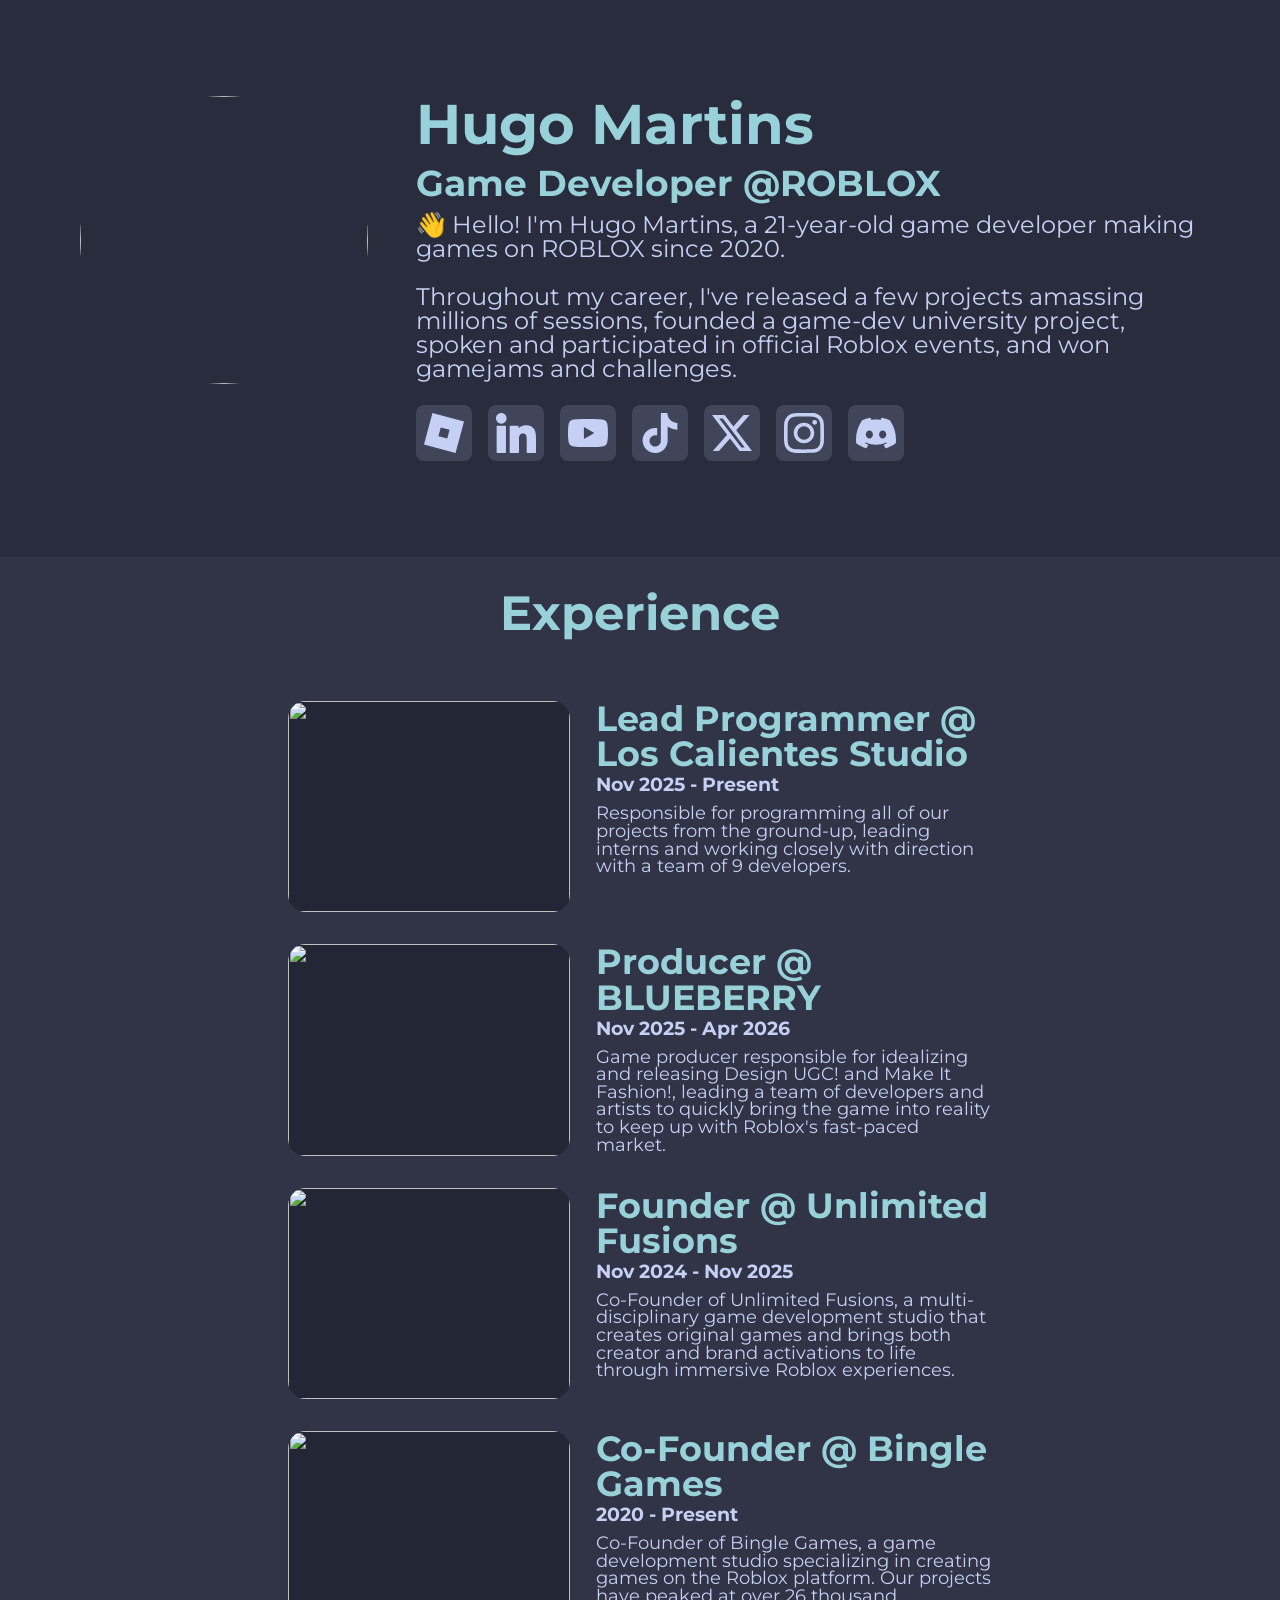
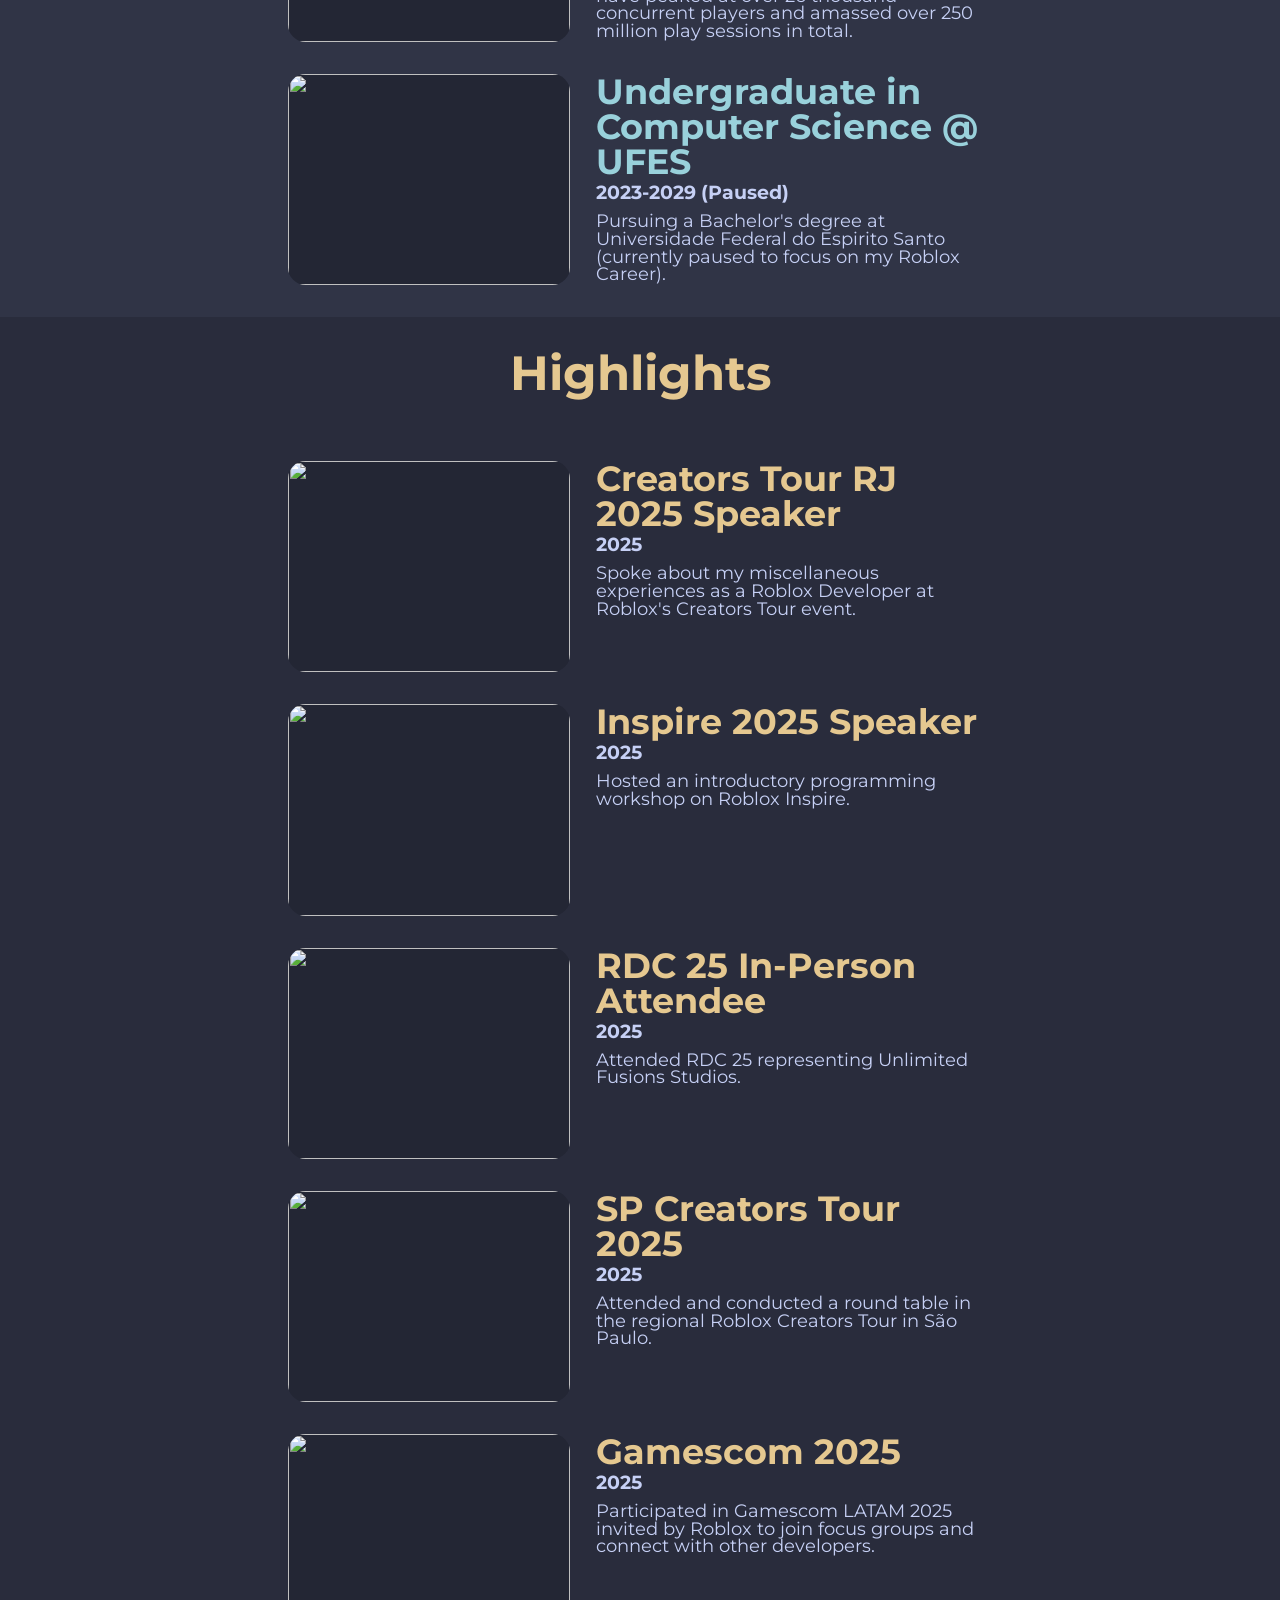
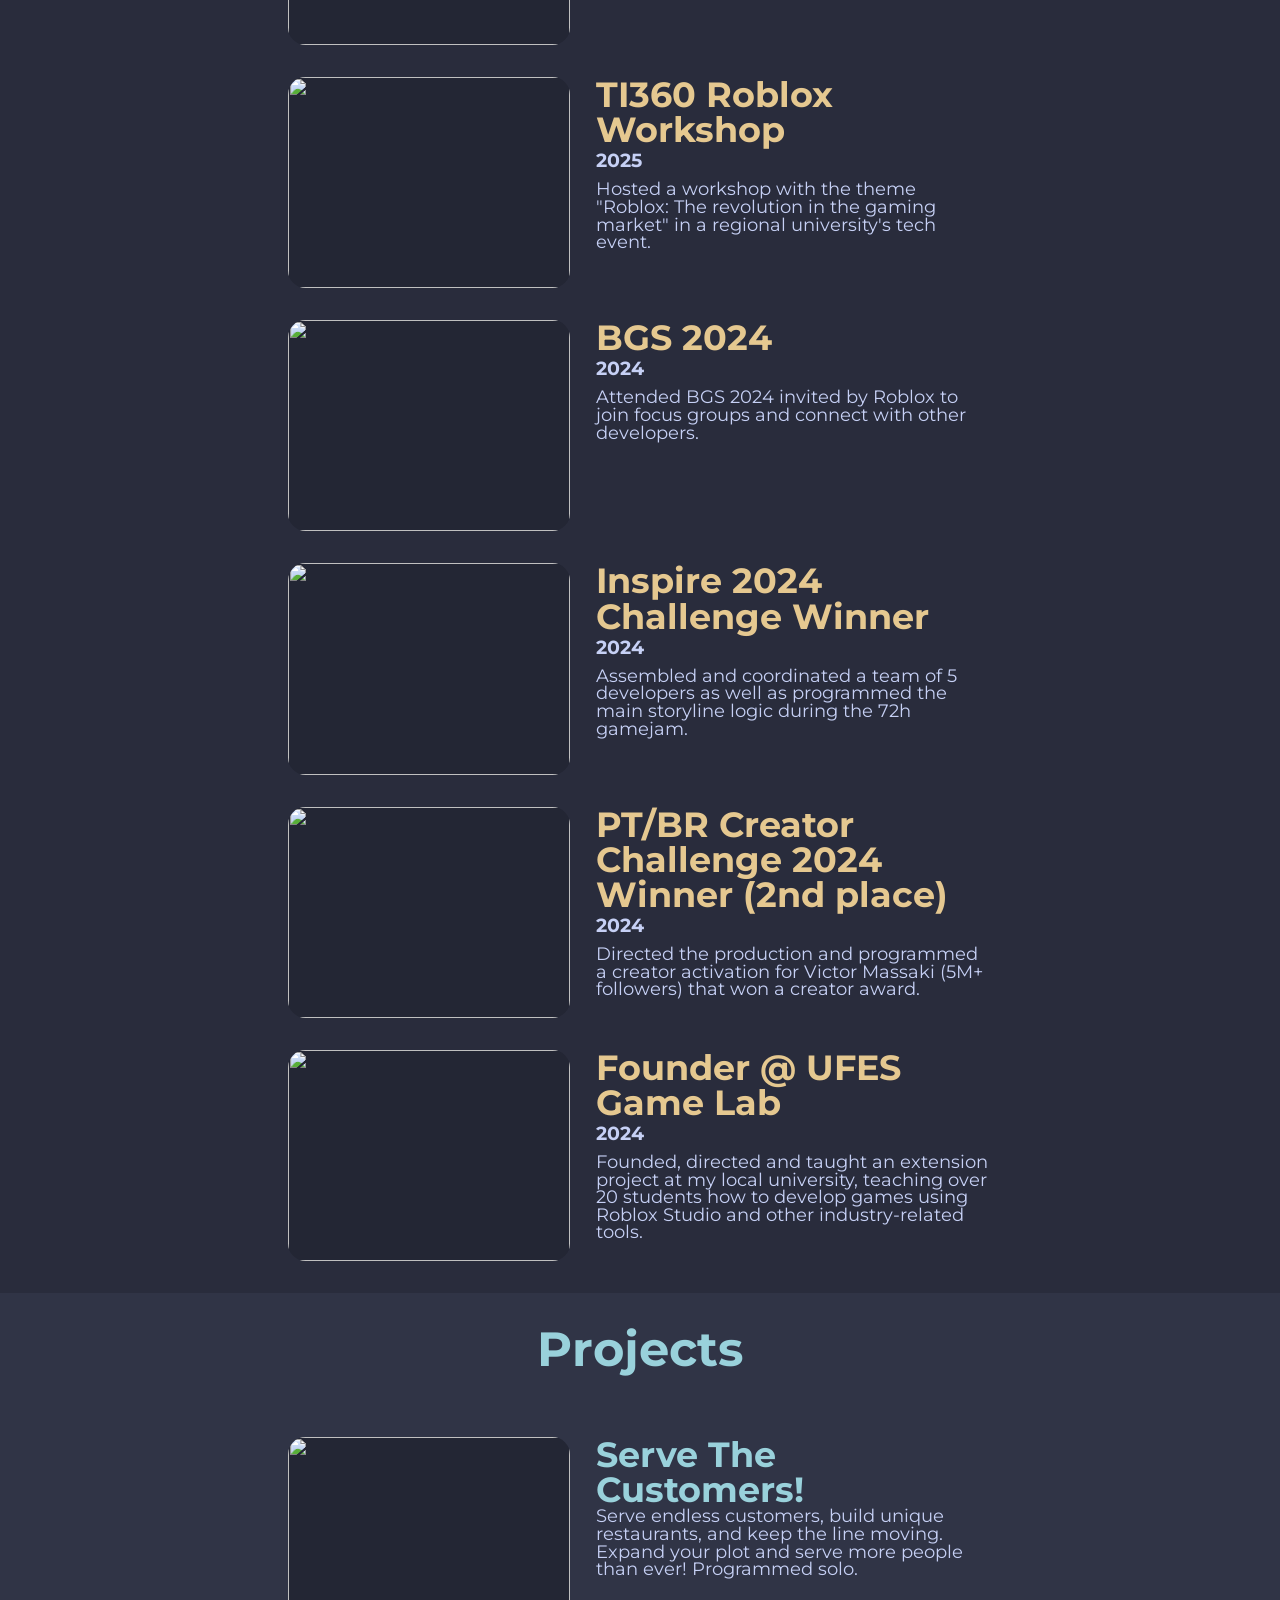
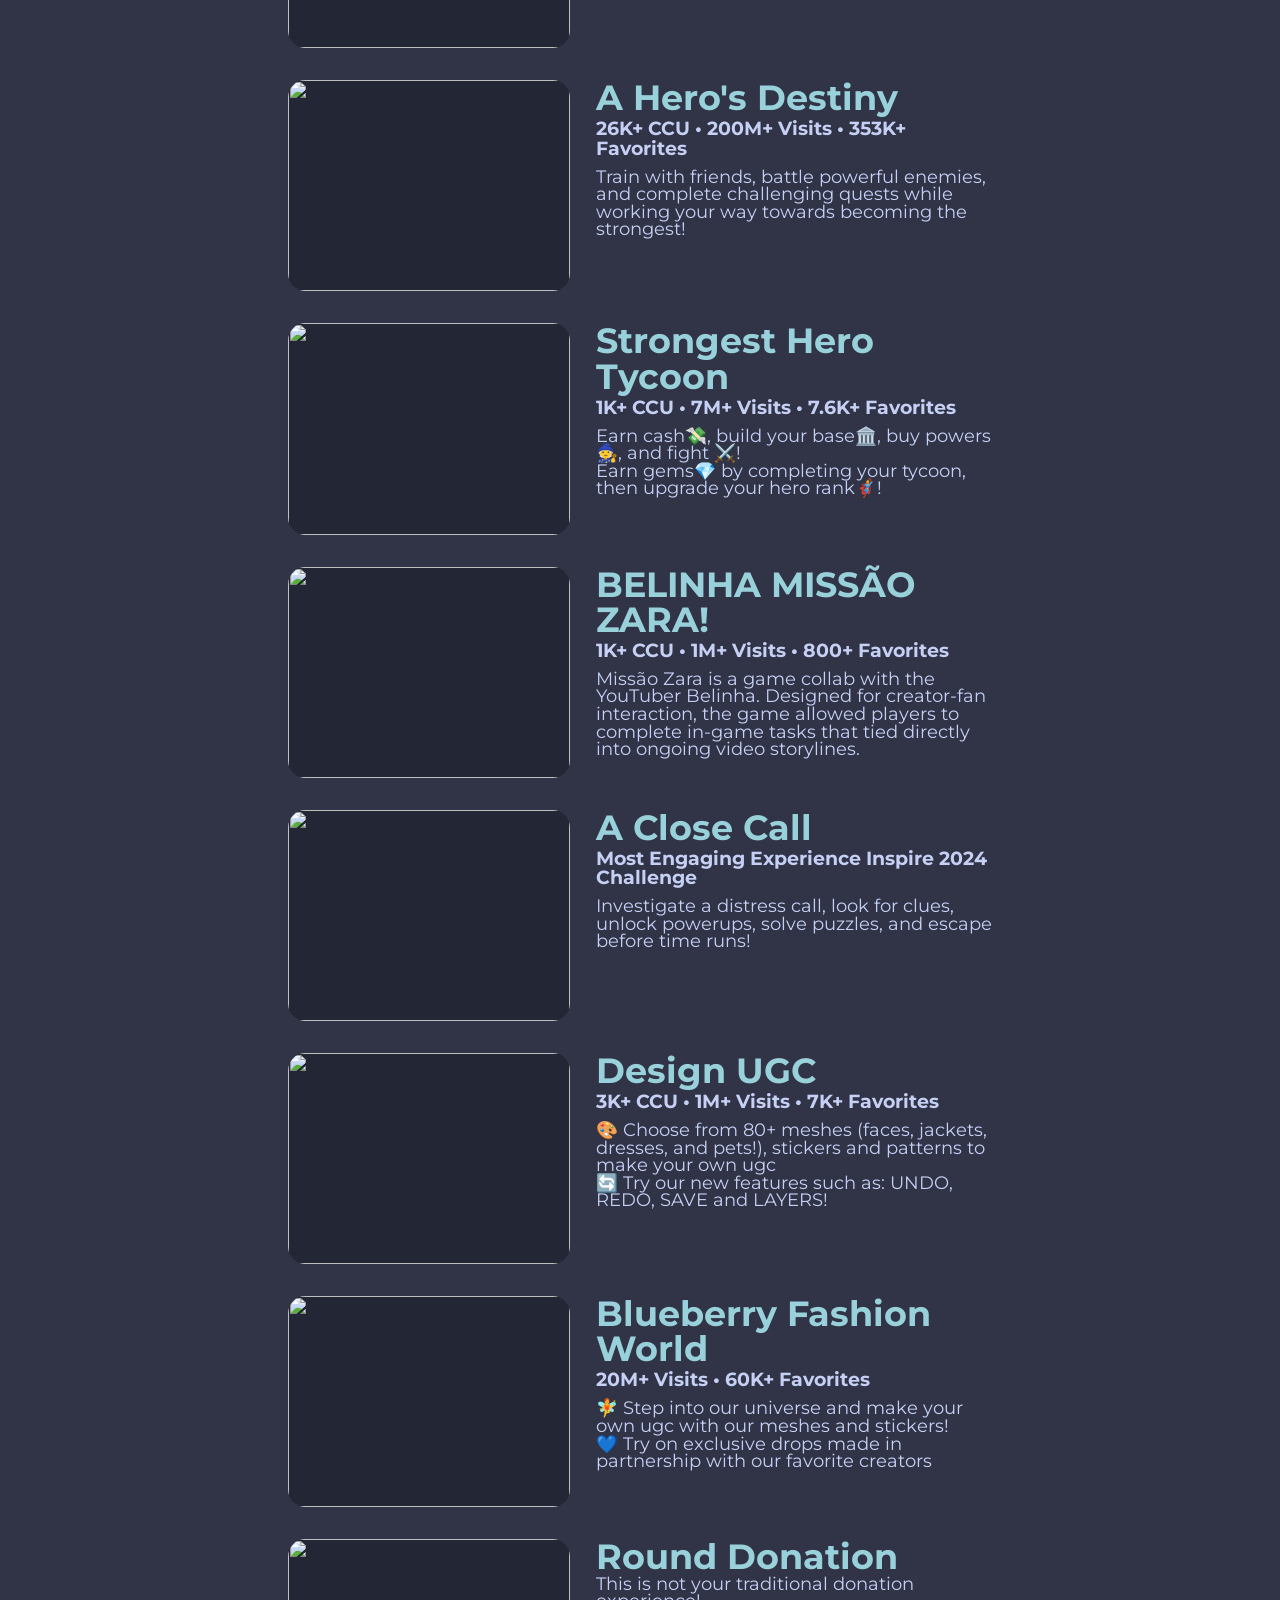
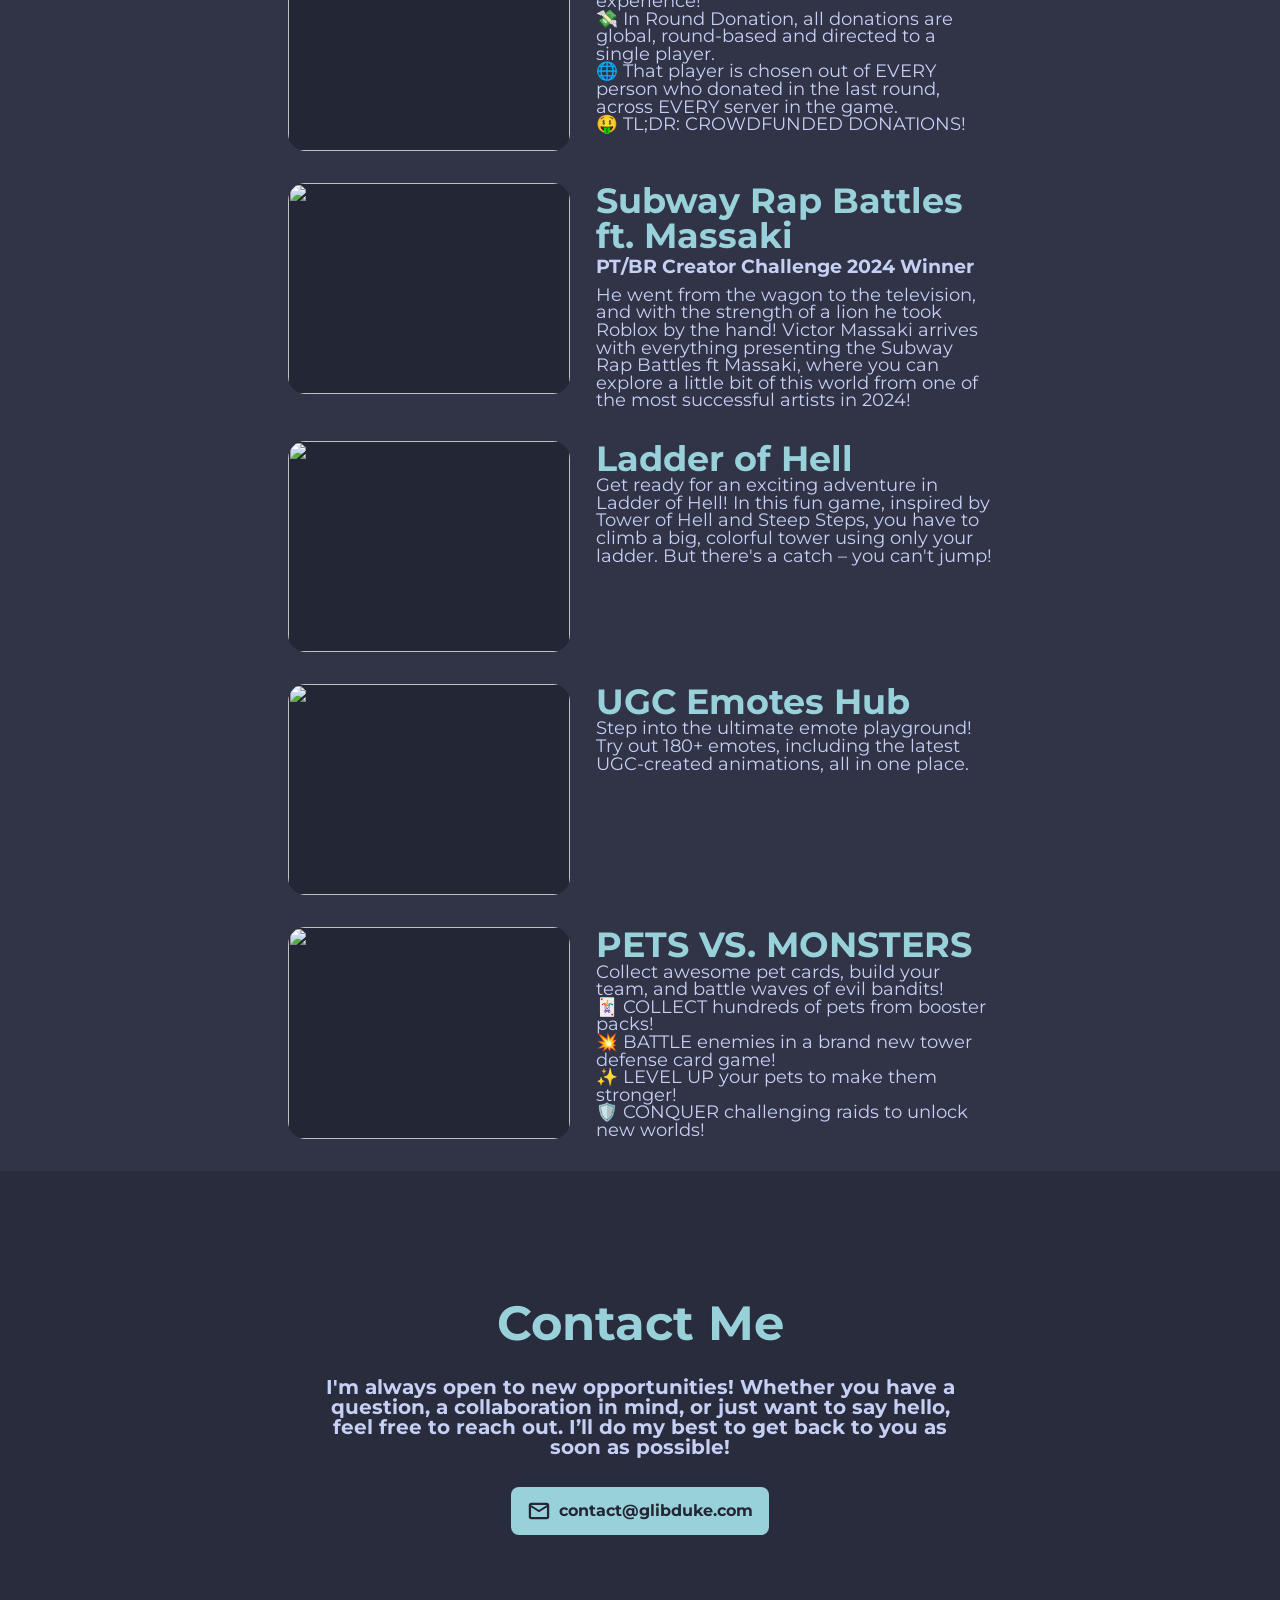
==== old/index.html @ 458245e6 "Changed into the new one and moved old to /old" ====
<html lang="en">
<head>
	<meta charset="UTF-8">
	<meta name="viewport" content="width=device-width, initial-scale=1.0">

	<title>Glib's Page</title>
	<meta name="description" content="Explore my Roblox creations and personal projects all in one place.">

	<!-- OpenGraph Tags -->
	<meta property="og:url" content="https://glibduke.com/">
	<meta property="og:type" content="website">
	<meta property="og:title" content="Glib's Page">
	<meta property="og:description" content="Explore my Roblox creations and personal projects all in one place.">
	<meta property="og:image" content="https://glibduke.com///assets/banner.jpg">

	<!-- Fonts -->
	<link rel="preconnect" href="https://fonts.googleapis.com">
	<link rel="preconnect" href="https://fonts.gstatic.com" crossorigin>
	<link href="https://fonts.googleapis.com/css2?family=Montserrat:ital,wght@0,100..900;1,100..900&display=swap" rel="stylesheet">

	<!-- Links -->
	<link rel="icon" type="image/png" href="//assets/favicon-512.png">
	<link rel="icon" type="image/png" sizes="16x16" href="//assets/favicon-16.png">
	<link rel="icon" type="image/png" sizes="32x32" href="//assets/favicon-32.png">
	<link rel="stylesheet" href="style.css">
</head>
<body>
	<section id="hero" class="hero">
		<div class="hero__content">
			<div class="hero-avatar">
				<img class="hero-avatar__main" src="//assets/linkedinpfp.webp"/>
				<img class="hero-avatar__alt" src="//assets/pfp-main.webp"/>
			</div>

			<div class="hero__about">
				<div class="hero__text">
					<h1>Hugo Martins</h1>
					<h2>Game Developer @ROBLOX</h2>
					<p>
						👋 Hello! I'm Hugo Martins, a 21-year-old game developer making games on ROBLOX since 2020.<br/>
						<br/>
						Throughout my career, I've released a few projects amassing millions of sessions, founded a game-dev university project, spoken and participated in official Roblox events, and won gamejams and challenges.
						<br/>

					</p>
				</div>

				<div class="hero__socials">
					<a class="social" href="https://www.roblox.com/users/137289169/profile" target="_blank" rel="noopener noreferrer">
						<svg role="img" viewBox="0 0 24 24" xmlns="http://www.w3.org/2000/svg"><title>Roblox</title><path d="M18.926 23.998 0 18.892 5.075.002 24 5.108ZM15.348 10.09l-5.282-1.453-1.414 5.273 5.282 1.453z"/></svg>
					</a>
					
					<a class="social" href="https://www.linkedin.com/in/hugo-david-martins-a60a2123b/" target="_blank" rel="noopener noreferrer">
						<svg role="img" viewBox="0 0 310 310" xmlns="http://www.w3.org/2000/svg"><title>LinkedIn</title><path d="M72.16,99.73H9.927c-2.762,0-5,2.239-5,5v199.928c0,2.762,2.238,5,5,5H72.16c2.762,0,5-2.238,5-5V104.73   C77.16,101.969,74.922,99.73,72.16,99.73z"/><path d="M41.066,0.341C18.422,0.341,0,18.743,0,41.362C0,63.991,18.422,82.4,41.066,82.4   c22.626,0,41.033-18.41,41.033-41.038C82.1,18.743,63.692,0.341,41.066,0.341z"/><path d="M230.454,94.761c-24.995,0-43.472,10.745-54.679,22.954V104.73c0-2.761-2.238-5-5-5h-59.599   c-2.762,0-5,2.239-5,5v199.928c0,2.762,2.238,5,5,5h62.097c2.762,0,5-2.238,5-5v-98.918c0-33.333,9.054-46.319,32.29-46.319   c25.306,0,27.317,20.818,27.317,48.034v97.204c0,2.762,2.238,5,5,5H305c2.762,0,5-2.238,5-5V194.995   C310,145.43,300.549,94.761,230.454,94.761z"/></svg>
					</a>

					<a class="social" href="https://www.youtube.com/@glib" target="_blank" rel="noopener noreferrer">
						<svg role="img" viewBox="0 0 24 24" xmlns="http://www.w3.org/2000/svg"><title>YouTube</title><path d="M23.498 6.186a3.016 3.016 0 0 0-2.122-2.136C19.505 3.545 12 3.545 12 3.545s-7.505 0-9.377.505A3.017 3.017 0 0 0 .502 6.186C0 8.07 0 12 0 12s0 3.93.502 5.814a3.016 3.016 0 0 0 2.122 2.136c1.871.505 9.376.505 9.376.505s7.505 0 9.377-.505a3.015 3.015 0 0 0 2.122-2.136C24 15.93 24 12 24 12s0-3.93-.502-5.814zM9.545 15.568V8.432L15.818 12l-6.273 3.568z"/></svg>
					</a>

					<a class="social" href="https://www.tiktok.com/@real_glib" target="_blank" rel="noopener noreferrer">
						<svg role="img" viewBox="0 0 24 24" xmlns="http://www.w3.org/2000/svg"><title>TikTok</title><path d="M12.525.02c1.31-.02 2.61-.01 3.91-.02.08 1.53.63 3.09 1.75 4.17 1.12 1.11 2.7 1.62 4.24 1.79v4.03c-1.44-.05-2.89-.35-4.2-.97-.57-.26-1.1-.59-1.62-.93-.01 2.92.01 5.84-.02 8.75-.08 1.4-.54 2.79-1.35 3.94-1.31 1.92-3.58 3.17-5.91 3.21-1.43.08-2.86-.31-4.08-1.03-2.02-1.19-3.44-3.37-3.65-5.71-.02-.5-.03-1-.01-1.49.18-1.9 1.12-3.72 2.58-4.96 1.66-1.44 3.98-2.13 6.15-1.72.02 1.48-.04 2.96-.04 4.44-.99-.32-2.15-.23-3.02.37-.63.41-1.11 1.04-1.36 1.75-.21.51-.15 1.07-.14 1.61.24 1.64 1.82 3.02 3.5 2.87 1.12-.01 2.19-.66 2.77-1.61.19-.33.4-.67.41-1.06.1-1.79.06-3.57.07-5.36.01-4.03-.01-8.05.02-12.07z"/></svg>
					</a>
					
					<a class="social" href="https://x.com/GlibDuke" target="_blank" rel="noopener noreferrer">
						<svg role="img" viewBox="0 0 24 24" xmlns="http://www.w3.org/2000/svg"><title>X, Twitter</title><path d="M18.901 1.153h3.68l-8.04 9.19L24 22.846h-7.406l-5.8-7.584-6.638 7.584H.474l8.6-9.83L0 1.154h7.594l5.243 6.932ZM17.61 20.644h2.039L6.486 3.24H4.298Z"/></svg>
					</a>

					<a class="social" href="https://www.instagram.com/hugoglib/" target="_blank" rel="noopener noreferrer">
						<svg role="img" viewBox="0 0 24 24" xmlns="http://www.w3.org/2000/svg"><title>Instagram</title><path d="M7.0301.084c-1.2768.0602-2.1487.264-2.911.5634-.7888.3075-1.4575.72-2.1228 1.3877-.6652.6677-1.075 1.3368-1.3802 2.127-.2954.7638-.4956 1.6365-.552 2.914-.0564 1.2775-.0689 1.6882-.0626 4.947.0062 3.2586.0206 3.6671.0825 4.9473.061 1.2765.264 2.1482.5635 2.9107.308.7889.72 1.4573 1.388 2.1228.6679.6655 1.3365 1.0743 2.1285 1.38.7632.295 1.6361.4961 2.9134.552 1.2773.056 1.6884.069 4.9462.0627 3.2578-.0062 3.668-.0207 4.9478-.0814 1.28-.0607 2.147-.2652 2.9098-.5633.7889-.3086 1.4578-.72 2.1228-1.3881.665-.6682 1.0745-1.3378 1.3795-2.1284.2957-.7632.4966-1.636.552-2.9124.056-1.2809.0692-1.6898.063-4.948-.0063-3.2583-.021-3.6668-.0817-4.9465-.0607-1.2797-.264-2.1487-.5633-2.9117-.3084-.7889-.72-1.4568-1.3876-2.1228C21.2982 1.33 20.628.9208 19.8378.6165 19.074.321 18.2017.1197 16.9244.0645 15.6471.0093 15.236-.005 11.977.0014 8.718.0076 8.31.0215 7.0301.0839m.1402 21.6932c-1.17-.0509-1.8053-.2453-2.2287-.408-.5606-.216-.96-.4771-1.3819-.895-.422-.4178-.6811-.8186-.9-1.378-.1644-.4234-.3624-1.058-.4171-2.228-.0595-1.2645-.072-1.6442-.079-4.848-.007-3.2037.0053-3.583.0607-4.848.05-1.169.2456-1.805.408-2.2282.216-.5613.4762-.96.895-1.3816.4188-.4217.8184-.6814 1.3783-.9003.423-.1651 1.0575-.3614 2.227-.4171 1.2655-.06 1.6447-.072 4.848-.079 3.2033-.007 3.5835.005 4.8495.0608 1.169.0508 1.8053.2445 2.228.408.5608.216.96.4754 1.3816.895.4217.4194.6816.8176.9005 1.3787.1653.4217.3617 1.056.4169 2.2263.0602 1.2655.0739 1.645.0796 4.848.0058 3.203-.0055 3.5834-.061 4.848-.051 1.17-.245 1.8055-.408 2.2294-.216.5604-.4763.96-.8954 1.3814-.419.4215-.8181.6811-1.3783.9-.4224.1649-1.0577.3617-2.2262.4174-1.2656.0595-1.6448.072-4.8493.079-3.2045.007-3.5825-.006-4.848-.0608M16.953 5.5864A1.44 1.44 0 1 0 18.39 4.144a1.44 1.44 0 0 0-1.437 1.4424M5.8385 12.012c.0067 3.4032 2.7706 6.1557 6.173 6.1493 3.4026-.0065 6.157-2.7701 6.1506-6.1733-.0065-3.4032-2.771-6.1565-6.174-6.1498-3.403.0067-6.156 2.771-6.1496 6.1738M8 12.0077a4 4 0 1 1 4.008 3.9921A3.9996 3.9996 0 0 1 8 12.0077"/></svg>
					</a>

					<a class="social" href="https://discord.gg/DxZBpqBBZ7" target="_blank" rel="noopener noreferrer">
						<svg role="img" viewBox="0 0 24 24" xmlns="http://www.w3.org/2000/svg"><title>Discord</title><path d="M20.317 4.3698a19.7913 19.7913 0 00-4.8851-1.5152.0741.0741 0 00-.0785.0371c-.211.3753-.4447.8648-.6083 1.2495-1.8447-.2762-3.68-.2762-5.4868 0-.1636-.3933-.4058-.8742-.6177-1.2495a.077.077 0 00-.0785-.037 19.7363 19.7363 0 00-4.8852 1.515.0699.0699 0 00-.0321.0277C.5334 9.0458-.319 13.5799.0992 18.0578a.0824.0824 0 00.0312.0561c2.0528 1.5076 4.0413 2.4228 5.9929 3.0294a.0777.0777 0 00.0842-.0276c.4616-.6304.8731-1.2952 1.226-1.9942a.076.076 0 00-.0416-.1057c-.6528-.2476-1.2743-.5495-1.8722-.8923a.077.077 0 01-.0076-.1277c.1258-.0943.2517-.1923.3718-.2914a.0743.0743 0 01.0776-.0105c3.9278 1.7933 8.18 1.7933 12.0614 0a.0739.0739 0 01.0785.0095c.1202.099.246.1981.3728.2924a.077.077 0 01-.0066.1276 12.2986 12.2986 0 01-1.873.8914.0766.0766 0 00-.0407.1067c.3604.698.7719 1.3628 1.225 1.9932a.076.076 0 00.0842.0286c1.961-.6067 3.9495-1.5219 6.0023-3.0294a.077.077 0 00.0313-.0552c.5004-5.177-.8382-9.6739-3.5485-13.6604a.061.061 0 00-.0312-.0286zM8.02 15.3312c-1.1825 0-2.1569-1.0857-2.1569-2.419 0-1.3332.9555-2.4189 2.157-2.4189 1.2108 0 2.1757 1.0952 2.1568 2.419 0 1.3332-.9555 2.4189-2.1569 2.4189zm7.9748 0c-1.1825 0-2.1569-1.0857-2.1569-2.419 0-1.3332.9554-2.4189 2.1569-2.4189 1.2108 0 2.1757 1.0952 2.1568 2.419 0 1.3332-.946 2.4189-2.1568 2.4189Z"/></svg>
					</a>
				</div>
			</div>
		</div>
	</section>

	<section id="experience" class="achievements achievements--experience">
		<div class="achievements__header">
			<h1>Experience</h1>
		</div>

		<div class="achievements__content">
			<div class="achievement">
				<div class="achievement__image">
					<img src="//assets/lcs.jpg"/>
				</div>
				
				<div class="achievement__content">
					<div class="achievement__text">
						<h1>Lead Programmer @ Los Calientes Studio</h1>
						<h2>Nov 2025 - Present</h2>
						<p>Responsible for programming all of our projects from the ground-up, leading interns and working closely with direction with a team of 9 developers.</p>
					</div>
				</div>
			</div>

			<div class="achievement">
				<div class="achievement__image">
					<img src="//assets/blueberry.webp"/>
				</div>
				
				<div class="achievement__content">
					<div class="achievement__text">
						<h1>Producer @ BLUEBERRY</h1>
						<h2>Nov 2025 - Apr 2026</h2>
						<p>Game producer responsible for idealizing and releasing Design UGC! and Make It Fashion!, leading a team of developers and artists to quickly bring the game into reality to keep up with Roblox's fast-paced market.</p>
					</div>
				</div>
			</div>

			<div class="achievement">
				<div class="achievement__image">
					<img src="//assets/unlimited-fusions-studios.webp"/>
				</div>
				
				<div class="achievement__content">
					<div class="achievement__text">
						<h1>Founder @ Unlimited Fusions</h1>
						<h2>Nov 2024 - Nov 2025</h2>
						<p>Co-Founder of Unlimited Fusions, a multi-disciplinary game development studio that creates original games and brings both creator and brand activations to life through immersive Roblox experiences.</p>
					</div>
				</div>
			</div>

			<div class="achievement">
				<div class="achievement__image">
					<img src="//assets/bingle-games.webp"/>
				</div>
				
				<div class="achievement__content">
					<div class="achievement__text">
						<h1>Co-Founder @ Bingle Games</h1>
						<h2>2020 - Present</h2>
						<p>Co-Founder of Bingle Games, a game development studio specializing in creating games on the Roblox platform. Our projects have peaked at over 26 thousand concurrent players and amassed over 250 million play sessions in total.</p>
					</div>
				</div>
			</div>

			<div class="achievement">
				<div class="achievement__image">
					<img src="//assets/logoufes.webp"/>
				</div>
				
				<div class="achievement__content">
					<div class="achievement__text">
						<h1>Undergraduate in Computer Science @ UFES</h1>
						<h2>2023-2029 (Paused)</h2>
						<p>Pursuing a Bachelor's degree at Universidade Federal do Espirito Santo (currently paused to focus on my Roblox Career).</p>
					</div>
				</div>
			</div>
		</div>
	</section>

	<section id="highlights" class="achievements achievements--highlights">
		<div class="achievements__header">
			<h1>Highlights</h1>
		</div>

		<div class="achievements__content">
			<div class="achievement">
				<div class="achievement__image">
					<img src="//assets/rjspeaker.webp"/>
				</div>
				
				<div class="achievement__content">
					<div class="achievement__text">
						<h1>Creators Tour RJ 2025 Speaker</h1>
						<h2>2025</h2>
						<p>Spoke about my miscellaneous experiences as a Roblox Developer at Roblox's Creators Tour event.</p>
					</div>
				</div>
			</div>
			
			<div class="achievement">
				<div class="achievement__image">
					<img src="//assets/inspire-speaker-2025.webp"/>
				</div>
				
				<div class="achievement__content">
					<div class="achievement__text">
						<h1>Inspire 2025 Speaker</h1>
						<h2>2025</h2>
						<p>Hosted an introductory programming workshop on Roblox Inspire.</p>
					</div>
				</div>
			</div>

			<div class="achievement">
				<div class="achievement__image">
					<img src="//assets/rdc-2025.webp"/>
				</div>
				
				<div class="achievement__content">
					<div class="achievement__text">
						<h1>RDC 25 In-Person Attendee</h1>
						<h2>2025</h2>
						<p>Attended RDC 25 representing Unlimited Fusions Studios.</p>
					</div>
				</div>
			</div>

			<div class="achievement">
				<div class="achievement__image">
					<img src="//assets/sp-creators-tour-2025.webp"/>
				</div>
				
				<div class="achievement__content">
					<div class="achievement__text">
						<h1>SP Creators Tour 2025</h1>
						<h2>2025</h2>
						<p>Attended and conducted a round table in the regional Roblox Creators Tour in São Paulo.</p>
					</div>
				</div>
			</div>

			<div class="achievement">
				<div class="achievement__image">
					<img src="//assets/gamescom-2025.webp"/>
				</div>
				
				<div class="achievement__content">
					<div class="achievement__text">
						<h1>Gamescom 2025</h1>
						<h2>2025</h2>
						<p>Participated in Gamescom LATAM 2025 invited by Roblox to join focus groups and connect with other developers.</p>
					</div>
				</div>
			</div>

			<div class="achievement">
				<div class="achievement__image">
					<img src="//assets/ti360-roblox-workshop.webp"/>
				</div>
				
				<div class="achievement__content">
					<div class="achievement__text">
						<h1>TI360 Roblox Workshop</h1>
						<h2>2025</h2>
						<p>Hosted a workshop with the theme "Roblox: The revolution in the gaming market" in a regional university's tech event.</p>
					</div>
				</div>
			</div>

			<div class="achievement">
				<div class="achievement__image">
					<img src="//assets/bgs-2024.webp"/>
				</div>
				
				<div class="achievement__content">
					<div class="achievement__text">
						<h1>BGS 2024</h1>
						<h2>2024</h2>
						<p>Attended BGS 2024 invited by Roblox to join focus groups and connect with other developers.</p>
					</div>
				</div>
			</div>

			<div class="achievement">
				<div class="achievement__image">
					<img src="//assets/inspire-challenge-2024.webp"/>
				</div>
				
				<div class="achievement__content">
					<div class="achievement__text">
						<h1>Inspire 2024 Challenge Winner</h1>
						<h2>2024</h2>
						<p>Assembled and coordinated a team of 5 developers as well as programmed the main storyline logic during the 72h gamejam.</p>
					</div>
				</div>
			</div>

			<div class="achievement">
				<div class="achievement__image">
					<img src="//assets/ptbr-challenge-2024.webp"/>
				</div>
				
				<div class="achievement__content">
					<div class="achievement__text">
						<h1>PT/BR Creator Challenge 2024 Winner (2nd place)</h1>
						<h2>2024</h2>
						<p>Directed the production and programmed a creator activation for Victor Massaki (5M+ followers) that won a creator award.</p>
					</div>
				</div>
			</div>

			<div class="achievement">
				<div class="achievement__image">
					<img src="//assets/logoufes.webp"/>
				</div>
				
				<div class="achievement__content">
					<div class="achievement__text">
						<h1>Founder @ UFES Game Lab</h1>
						<h2>2024</h2>
						<p>Founded, directed and taught an extension project at my local university, teaching over 20 students how to develop games using Roblox Studio and other industry-related tools.</p>
					</div>
				</div>
			</div>
		</div>
	</section>

	<section id="projects" class="achievements achievements--projects">
		<div class="achievements__header">
			<h1>Projects</h1>
		</div>

		<div class="achievements__content">
			<div class="achievement">
				<a class="achievement__image achievement__image--play" href="https://www.roblox.com/games/120424429814872/Serve-the-Customers"  target="_blank" rel="noopener noreferrer">
					<img src="//assets/stc.webp"/>
					<div class="achievement__play-icon">
						<svg xmlns="http://www.w3.org/2000/svg" height="24px" viewBox="0 -960 960 960" width="24px" fill="#e3e3e3"><path d="M320-200v-560l440 280-440 280Z"/></svg>
					</div>
				</a>
				
				<div class="achievement__content">
					<div class="achievement__text">
						<h1>Serve The Customers!</h1>
						<p>Serve endless customers, build unique restaurants, and keep the line moving. Expand your plot and serve more people than ever! Programmed solo.</p>
					</div>
				</div>
			</div>
			
			<div class="achievement">
				<a class="achievement__image achievement__image--play" href="https://www.roblox.com/games/6461766546/3X-STATS-A-Heros-Destiny"  target="_blank" rel="noopener noreferrer">
					<img src="//assets/a-heros-destiny.webp"/>
					<div class="achievement__play-icon">
						<svg xmlns="http://www.w3.org/2000/svg" height="24px" viewBox="0 -960 960 960" width="24px" fill="#e3e3e3"><path d="M320-200v-560l440 280-440 280Z"/></svg>
					</div>
				</a>
				
				<div class="achievement__content">
					<div class="achievement__text">
						<h1>A Hero's Destiny</h1>
						<h2>26K+ CCU • 200M+ Visits • 353K+ Favorites</h2>
						<p>Train with friends, battle powerful enemies, and complete challenging quests while working your way towards becoming the strongest!</p>
					</div>
				</div>
			</div>

			<div class="achievement">
				<a class="achievement__image achievement__image--play" href="https://www.roblox.com/games/15170950524/Strongest-Hero-Tycoon"  target="_blank" rel="noopener noreferrer">
					<img src="//assets/strongest-hero-tycoon.webp"/>
					<div class="achievement__play-icon">
						<svg xmlns="http://www.w3.org/2000/svg" height="24px" viewBox="0 -960 960 960" width="24px" fill="#e3e3e3"><path d="M320-200v-560l440 280-440 280Z"/></svg>
					</div>
				</a>
				
				<div class="achievement__content">
					<div class="achievement__text">
						<h1>Strongest Hero Tycoon</h1>
						<h2>1K+ CCU • 7M+ Visits • 7.6K+ Favorites</h2>
						<p>
							Earn cash💸, build your base🏛️, buy powers🧙, and fight ⚔️!<br/>
							Earn gems💎 by completing your tycoon, then upgrade your hero rank🦸!
						</p>
					</div>
				</div>
			</div>

			<div class="achievement">
				<a class="achievement__image achievement__image--play" href="https://www.roblox.com/games/103497891256081/BELINHA-MISS-O-ZARA" target="_blank" rel="noopener noreferrer">
					<img src="//assets/belinha-missao-zara.webp"/>
					<div class="achievement__play-icon">
						<svg xmlns="http://www.w3.org/2000/svg" height="24px" viewBox="0 -960 960 960" width="24px" fill="#e3e3e3"><path d="M320-200v-560l440 280-440 280Z"/></svg>
					</div>
				</a>
				
				<div class="achievement__content">
					<div class="achievement__text">
						<h1>BELINHA MISSÃO ZARA!</h1>
						<h2>1K+ CCU • 1M+ Visits • 800+ Favorites</h2>
						<p>Missão Zara is a game collab with the YouTuber Belinha. Designed for creator-fan interaction, the game allowed players to complete in-game tasks that tied directly into ongoing video storylines.</p>
					</div>
				</div>
			</div>

			<div class="achievement">
				<a class="achievement__image achievement__image--play" href="https://www.roblox.com/games/18933012656/A-Close-Call" target="_blank" rel="noopener noreferrer">
					<img src="//assets/a-close-call.webp"/>
					<div class="achievement__play-icon">
						<svg xmlns="http://www.w3.org/2000/svg" height="24px" viewBox="0 -960 960 960" width="24px" fill="#e3e3e3"><path d="M320-200v-560l440 280-440 280Z"/></svg>
					</div>
				</a>
				
				<div class="achievement__content">
					<div class="achievement__text">
						<h1>A Close Call</h1>
						<h2>Most Engaging Experience Inspire 2024 Challenge</h2>
						<p>Investigate a distress call, look for clues, unlock powerups, solve puzzles, and escape before time runs!</p>
					</div>
				</div>
			</div>

			<div class="achievement">
				<a class="achievement__image achievement__image--play" href="https://www.roblox.com/games/92883716582058/Design-UGC" target="_blank" rel="noopener noreferrer">
					<img src="//assets/design-ugc.webp"/>
					<div class="achievement__play-icon">
						<svg xmlns="http://www.w3.org/2000/svg" height="24px" viewBox="0 -960 960 960" width="24px" fill="#e3e3e3"><path d="M320-200v-560l440 280-440 280Z"/></svg>
					</div>
				</a>
				
				<div class="achievement__content">
					<div class="achievement__text">
						<h1>Design UGC</h1>
						<h2>3K+ CCU • 1M+ Visits • 7K+ Favorites</h2>
						<p>
							🎨 Choose from 80+ meshes (faces, jackets, dresses, and pets!), stickers and patterns to make your own ugc<br/>
							🔄 Try our new features such as: UNDO, REDO, SAVE and LAYERS! 
						</p>
					</div>
				</div>
			</div>

			<div class="achievement">
				<a class="achievement__image achievement__image--play" href="https://www.roblox.com/games/11452349236/Blueberry-Fashion-World" target="_blank" rel="noopener noreferrer">
					<img src="//assets/blueberry-fashion-world.webp"/>
					<div class="achievement__play-icon">
						<svg xmlns="http://www.w3.org/2000/svg" height="24px" viewBox="0 -960 960 960" width="24px" fill="#e3e3e3"><path d="M320-200v-560l440 280-440 280Z"/></svg>
					</div>
				</a>
				
				<div class="achievement__content">
					<div class="achievement__text">
						<h1>Blueberry Fashion World</h1>
						<h2>20M+ Visits • 60K+ Favorites</h2>
						<p>
							🧚 Step into our universe and make your own ugc with our meshes and stickers!<br/>
							💙 Try on exclusive drops made in partnership with our favorite creators 
						</p>
					</div>
				</div>
			</div>

			<div class="achievement">
				<a class="achievement__image achievement__image--play" href="https://www.roblox.com/games/115141122165755/Round-Donation" target="_blank" rel="noopener noreferrer">
					<img src="//assets/round-donation.webp"/>
					<div class="achievement__play-icon">
						<svg xmlns="http://www.w3.org/2000/svg" height="24px" viewBox="0 -960 960 960" width="24px" fill="#e3e3e3"><path d="M320-200v-560l440 280-440 280Z"/></svg>
					</div>
				</a>
				
				<div class="achievement__content">
					<div class="achievement__text">
						<h1>Round Donation</h1>
						<p>
							This is not your traditional donation experience!<br/>
							💸 In Round Donation, all donations are global, round-based and directed to a single player.<br/>
							🌐 That player is chosen out of EVERY person who donated in the last round, across EVERY server in the game.<br/>
							🤑 TL;DR: CROWDFUNDED DONATIONS!
						</p>
					</div>
				</div>
			</div>

			<div class="achievement">
				<a class="achievement__image achievement__image--play" href="https://www.roblox.com/games/124841943898420/Batalha-No-Vag-o-ft-Victor-Massaki" target="_blank" rel="noopener noreferrer">
					<img src="//assets/subway-rap-battles.webp"/>
					<div class="achievement__play-icon">
						<svg xmlns="http://www.w3.org/2000/svg" height="24px" viewBox="0 -960 960 960" width="24px" fill="#e3e3e3"><path d="M320-200v-560l440 280-440 280Z"/></svg>
					</div>
				</a>
				
				<div class="achievement__content">
					<div class="achievement__text">
						<h1>Subway Rap Battles ft. Massaki</h1>
						<h2>PT/BR Creator Challenge 2024 Winner</h2>
						<p>He went from the wagon to the television, and with the strength of a lion he took Roblox by the hand! Victor Massaki arrives with everything presenting the Subway Rap Battles ft Massaki, where you can explore a little bit of this world from one of the most successful artists in 2024!</p>
					</div>
				</div>
			</div>

			<div class="achievement">
				<a class="achievement__image achievement__image--play" href="https://www.roblox.com/games/17062107075/Ladder-of-Hell" target="_blank" rel="noopener noreferrer">
					<img src="//assets/ladder-of-hell.webp"/>
					<div class="achievement__play-icon">
						<svg xmlns="http://www.w3.org/2000/svg" height="24px" viewBox="0 -960 960 960" width="24px" fill="#e3e3e3"><path d="M320-200v-560l440 280-440 280Z"/></svg>
					</div>
				</a>
				
				<div class="achievement__content">
					<div class="achievement__text">
						<h1>Ladder of Hell</h1>
						<p>Get ready for an exciting adventure in Ladder of Hell! In this fun game, inspired by Tower of Hell and Steep Steps, you have to climb a big, colorful tower using only your ladder. But there's a catch – you can't jump!</p>
					</div>
				</div>
			</div>

			<div class="achievement">
				<a class="achievement__image achievement__image--play" href="https://www.roblox.com/games/96336599853329/UGC-Emotes-Hub" target="_blank" rel="noopener noreferrer">
					<img src="//assets/ugc-emotes-hub.webp"/>
					<div class="achievement__play-icon">
						<svg xmlns="http://www.w3.org/2000/svg" height="24px" viewBox="0 -960 960 960" width="24px" fill="#e3e3e3"><path d="M320-200v-560l440 280-440 280Z"/></svg>
					</div>
				</a>
				
				<div class="achievement__content">
					<div class="achievement__text">
						<h1>UGC Emotes Hub</h1>
						<p>Step into the ultimate emote playground! Try out 180+ emotes, including the latest UGC-created animations, all in one place.</p>
					</div>
				</div>
			</div>

			<div class="achievement">
				<a class="achievement__image achievement__image--play" href="https://www.roblox.com/games/106098137333680/PETS-VS-MONSTERS" target="_blank" rel="noopener noreferrer">
					<img src="//assets/pets-vs-monsters.webp"/>
					<div class="achievement__play-icon">
						<svg xmlns="http://www.w3.org/2000/svg" height="24px" viewBox="0 -960 960 960" width="24px" fill="#e3e3e3"><path d="M320-200v-560l440 280-440 280Z"/></svg>
					</div>
				</a>
				
				<div class="achievement__content">
					<div class="achievement__text">
						<h1>PETS VS. MONSTERS</h1>
						<p>
							Collect awesome pet cards, build your team, and battle waves of evil bandits!<br>
							🃏 COLLECT hundreds of pets from booster packs!<br>
							💥 BATTLE enemies in a brand new tower defense card game!<br>
							✨ LEVEL UP your pets to make them stronger!<br>
							🛡️ CONQUER challenging raids to unlock new worlds! 
						</p>
					</div>
				</div>
			</div>
		</div>
	</section>

	<section id="contact" class="contact">
		<div class="contact__content">
			<div class="contact__text">
				<h1>Contact Me</h1>
				<h2>I'm always open to new opportunities! Whether you have a question, a collaboration in mind, or just want to say hello, feel free to reach out. I’ll do my best to get back to you as soon as possible!</h2>
			</div>

			<a class="contact-button" href="mailto:contact@glibduke.com">
				<svg xmlns="http://www.w3.org/2000/svg" height="24px" viewBox="0 -960 960 960" width="24px" fill="#e3e3e3"><path d="M162.87-151.87q-37.78 0-64.39-26.61t-26.61-64.39v-474.26q0-37.78 26.61-64.39t64.39-26.61h634.26q37.78 0 64.39 26.61t26.61 64.39v474.26q0 37.78-26.61 64.39t-64.39 26.61H162.87ZM480-429.72l-317.13-200v386.85h634.26v-386.85L480-429.72Zm0-87.41 317.13-200H162.87l317.13 200ZM162.87-629.72v-87.41 474.26-386.85Z"/></svg>
				<p>contact@glibduke.com</p>
			</a>
		</div>
	</section>
</body>
</html>
---- old/style.css ----
:root {
	--background-primary: #303446;
	--background-secondary: #292c3c;
	--background-tertiary: #232634;
	--surface-primary: #414559;
	--accent-color: #99d1db;
	--text-color: #c6d0f5;
}

body {
	margin: 0;
	background-color: var(--background-secondary);
	color: var(--text-color);
	font-family: 'Montserrat', sans-serif;
	font-size: 16;
	line-height: 1;
	overflow-x: hidden;
}

* {
	box-sizing: border-box;
	margin: 0;
}


/* Hero */
.hero {
	display: flex;
	justify-content: center;
	padding: 6em 3em;
}

.hero__content {
	display: flex;
	gap: 3em;
	width: 100%;
	max-width: 70em;
}

.hero-avatar {
	position: relative;
	min-width: 18em;
	max-width: 18em;
	min-height: 18em;
	max-height: 18em;
	border-radius: 100%;
	overflow: hidden;
	transition: 0.5s;
}

.hero-avatar img {
	position: absolute;
	width: 100%;
	height: 100%;
}

.hero-avatar:hover {
	transform: scale(1.2);
	filter: drop-shadow(0 1em 1em #00000050);
}

.hero-avatar__main {
	opacity: 1;
	transition: opacity 0.5s;
}

.hero-avatar__alt {
	opacity: 0;
	transition: opacity 0.5s;
}

.hero-avatar:hover .hero-avatar__main {
	opacity: 0;
}

.hero-avatar:hover .hero-avatar__alt {
	opacity: 1;
}

.hero__text h1 {
	font-size: 3.5em;
	color: var(--accent-color);
}

.hero__text h2 {
	font-size: 2.25em;
	margin: 0.35em 0;
	color: var(--accent-color);
}

.hero__text p {
	font-size: 1.5em;
	/* text-align: justify; */
}

.hero__socials {
	display: flex;
	flex-wrap: wrap;
	gap: 1em;
	margin-top: 1.5em;
}

.social {
	background: var(--surface-primary);
	width: 3.5em;
	height: 3.5em;
	padding: 0.5em;
	border-radius: 0.5em;
	transition: 0.1s;
}

.social svg {
	fill: var(--text-color);
}

.social:hover {
	transform: translateY(-0.2em);
	filter: drop-shadow(0 0.5em 0.5em #00000030);
}

.social:hover svg {
	fill: var(--accent-color);
}


/* Achievements */
.achievements {
	display: flex;
	align-items: center;
	flex-direction: column;
	padding: 0 3em;
}

.achievements__header {
	display: flex;
	justify-content: center;
	padding: 2em 0;
}

.achievements__header h1 {
	font-size: 3em;
	color: var(--accent-color);
}

.achievements__content {
	display: flex;
	justify-content: center;
	flex-direction: row;
	flex-wrap: wrap;
	gap: 2em;
	width: 100%;
	padding: 2em 0;
}

.achievement {
	display: flex;
	justify-content: stretch;
	gap: 1.5em;
	font-size: 1.1em;
	max-width: 40em;
}

.achievement__image {
	background-color: var(--background-tertiary);
	min-width: 16em;
	max-width: 16em;
	min-height: 12em;
	max-height: 12em;
	border-radius: 1em;
	transition: 0.2s;
	position: relative;
	overflow: hidden;
}

.achievement__image img {
	position: absolute;
	width: 100%;
	height: 100%;
	object-fit: cover;
	transition: 0.2s;
}

.achievement__play-icon {
	position: absolute;
	width: 100%;
	height: 100%;
	display:flex;
	align-items: center;
	justify-content: center;
	opacity: 0;
	transition: opacity 0.2s;
}

.achievement__play-icon svg {
	width: 50%;
	height: 50%;
}

.achievement__image:hover {
	filter: drop-shadow(0 0.5em 0.5em #00000060);
}

.achievement__image:hover img {
	transform: scale(1.1);
}

.achievement__image:hover .achievement__play-icon {
	opacity: 1;
}

.achievement__image--play:hover img {
	filter: brightness(40%);
}

.achievement__text h1 {
	font-size: 2em;
	color: var(--accent-color);
}

.achievement__text h2 {
	font-size: 1.1em;
	margin-top: 0.2em;
	margin-bottom: 0.5em;
}

.achievements--experience {
	background-color: var(--background-primary);
}

.achievements--highlights {
	--accent-color: #e5c890;
}

.achievements--projects {
	background-color: var(--background-primary);
	/* --accent-color: #a6d189; */
}


/* Contact */
.contact {
	/* background-color: var(--background-primary); */
	display: flex;
	justify-content: center;
	padding: 0 3em;
}

.contact__content {
	display: flex;
	flex-direction: column;
	align-items: center;
	padding: 8em 0;
	max-width: 40em;
}

.contact__text {
	display: flex;
	flex-direction: column;
	align-items: center;
	text-align: center;
}

.contact__text h1 {
	font-size: 3em;
	color: var(--accent-color);
}

.contact__text h2 {
	font-size: 1.25em;
	padding: 1.5em 0;
}

.contact-button {
	background: var(--accent-color);
	padding: 0.75em 1em;
	border-radius: 0.5em;
	color: var(--background-tertiary);
	text-decoration: none;
	font-weight: bold;
	display: flex;
	align-items: center;
	gap: 0.5em;
	transition: 0.1s;
}

.contact-button svg {
	fill: var(--background-tertiary);
}

.contact-button:hover {
	transform: translateY(-0.2em);
	filter: drop-shadow(0 0.5em 0.5em #00000030);
}

/* Medium screens */
@media only screen and (max-width: 900px) {
	.hero {
		display: flex;
		justify-content: center;
		padding: 1.75em 1.75em;
	}

	.hero__content {
		flex-direction: column;
		align-items: center;
		gap: 2em;
	}

	.hero-avatar {
		min-width: 16em;
		max-width: 16em;
		min-height: 16em;
		max-height: 16em;
	}

	.hero__socials {
		justify-content: center;
	}
}


/* Small screens */
@media only screen and (max-width: 680px) {	
	body {
		font-size: 14;
	}

	.achievements {
		padding: 0em 1.75em;
	}
	
	.achievements__content {
		flex-direction: column;
		flex-wrap: nowrap;
	}

	.achievement {
		flex-direction: column;
	}
	
	.achievement__image {
		min-width: none;
		max-width: none;
		min-height: 18em;
		max-height: 18em;
	}
	
	.achievement__text {
		font-size: 1.2em;
	}
}
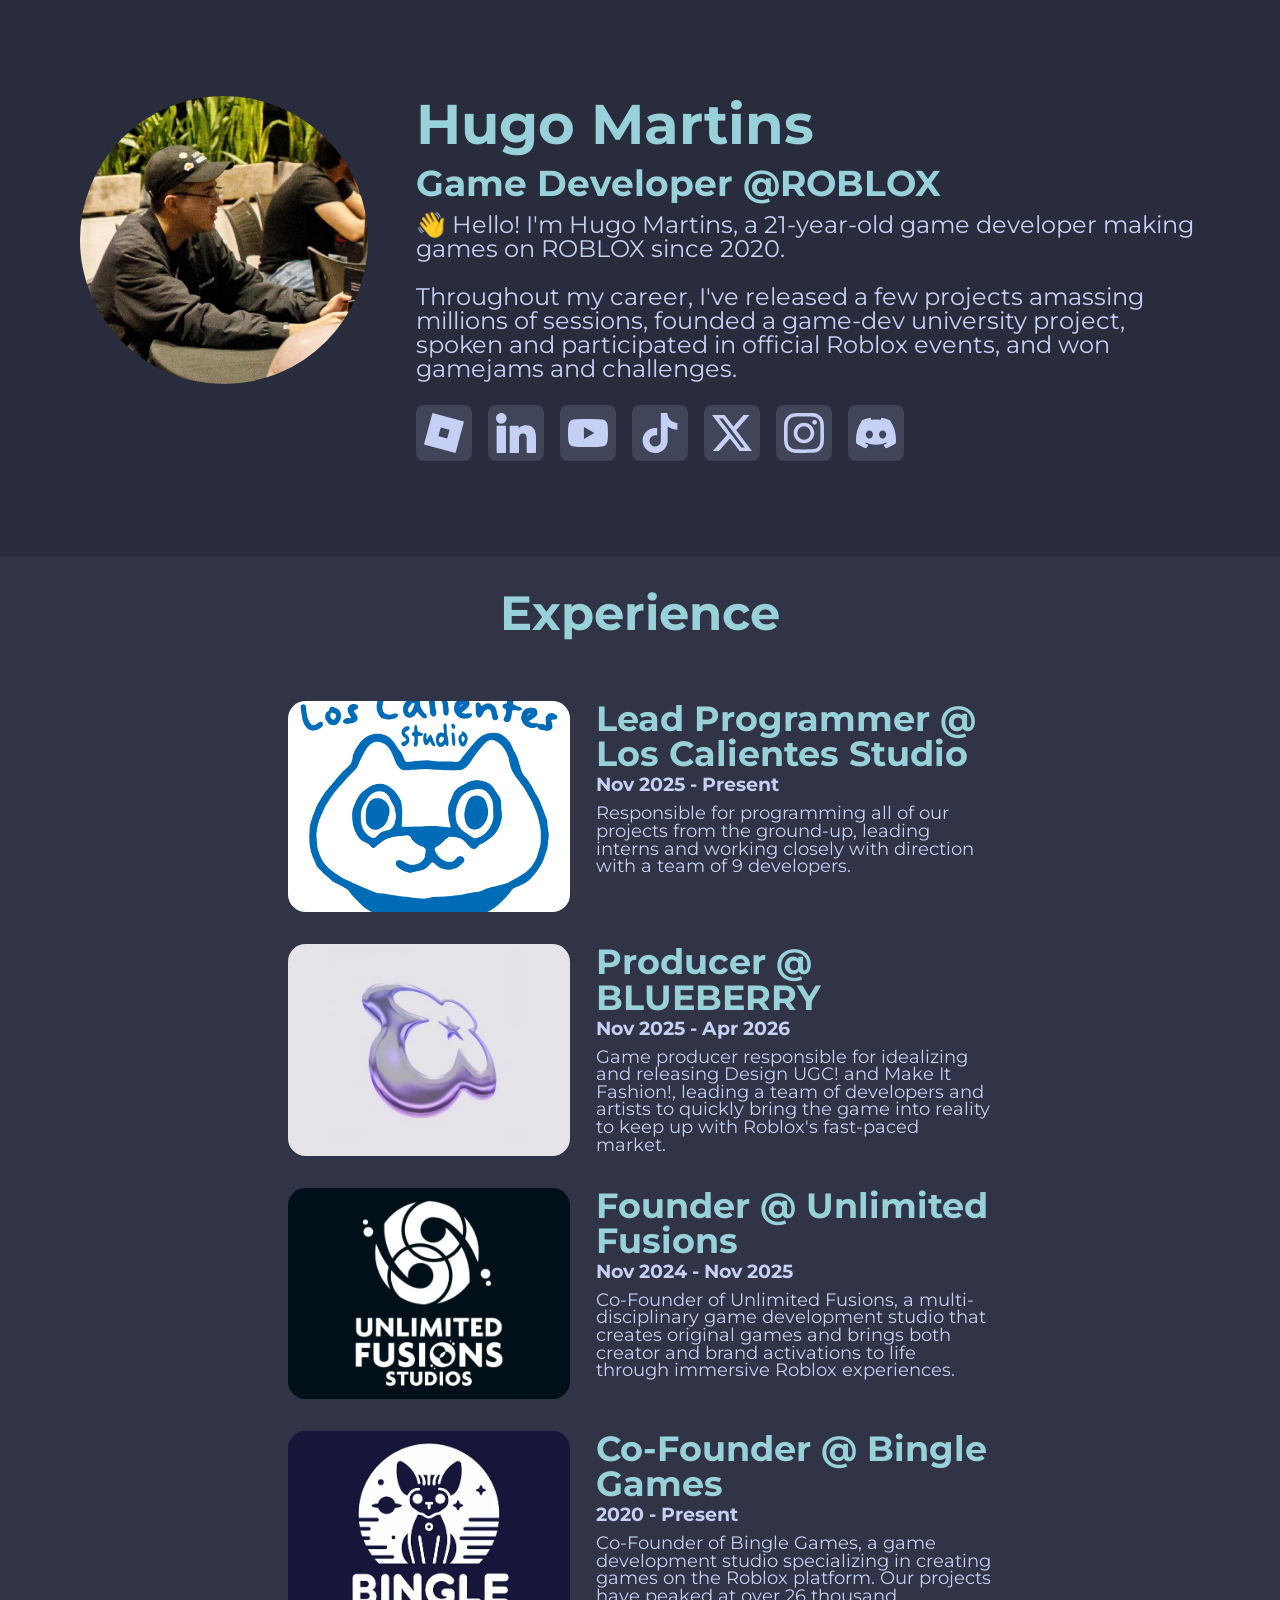
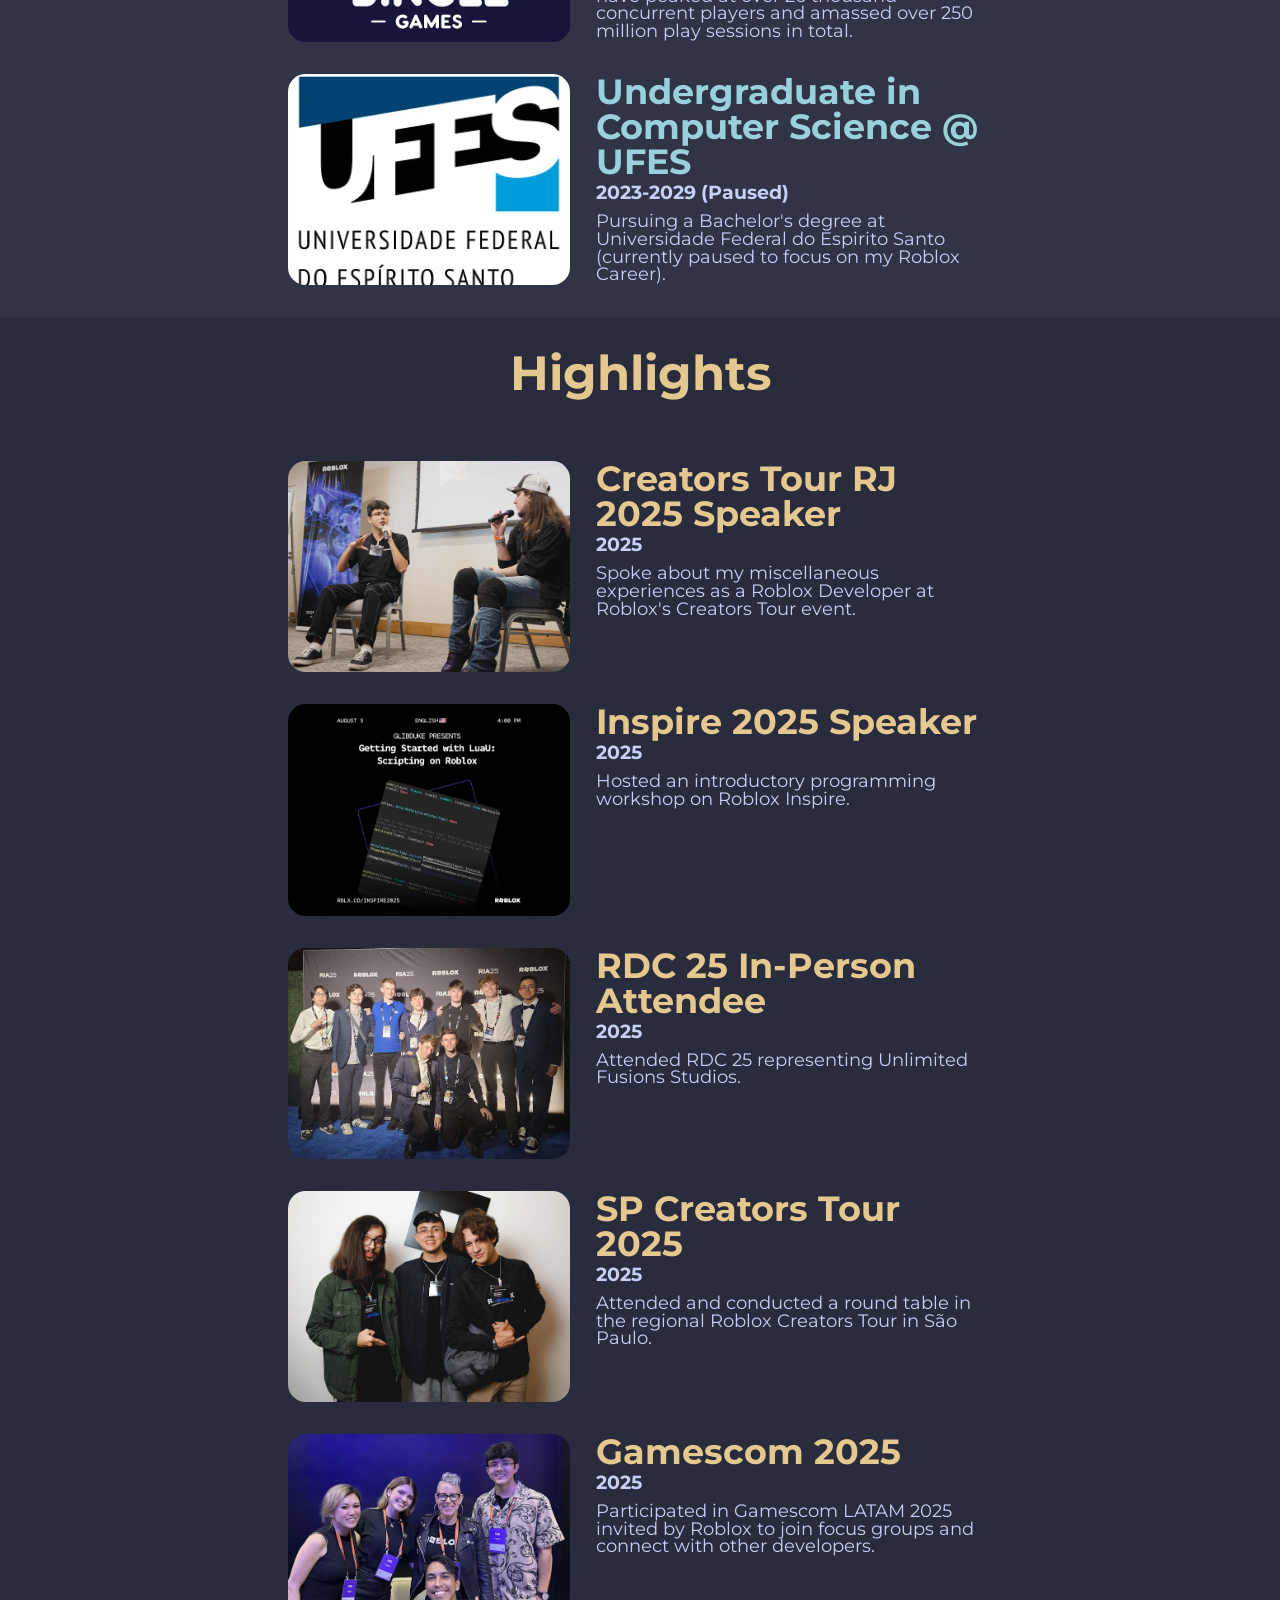
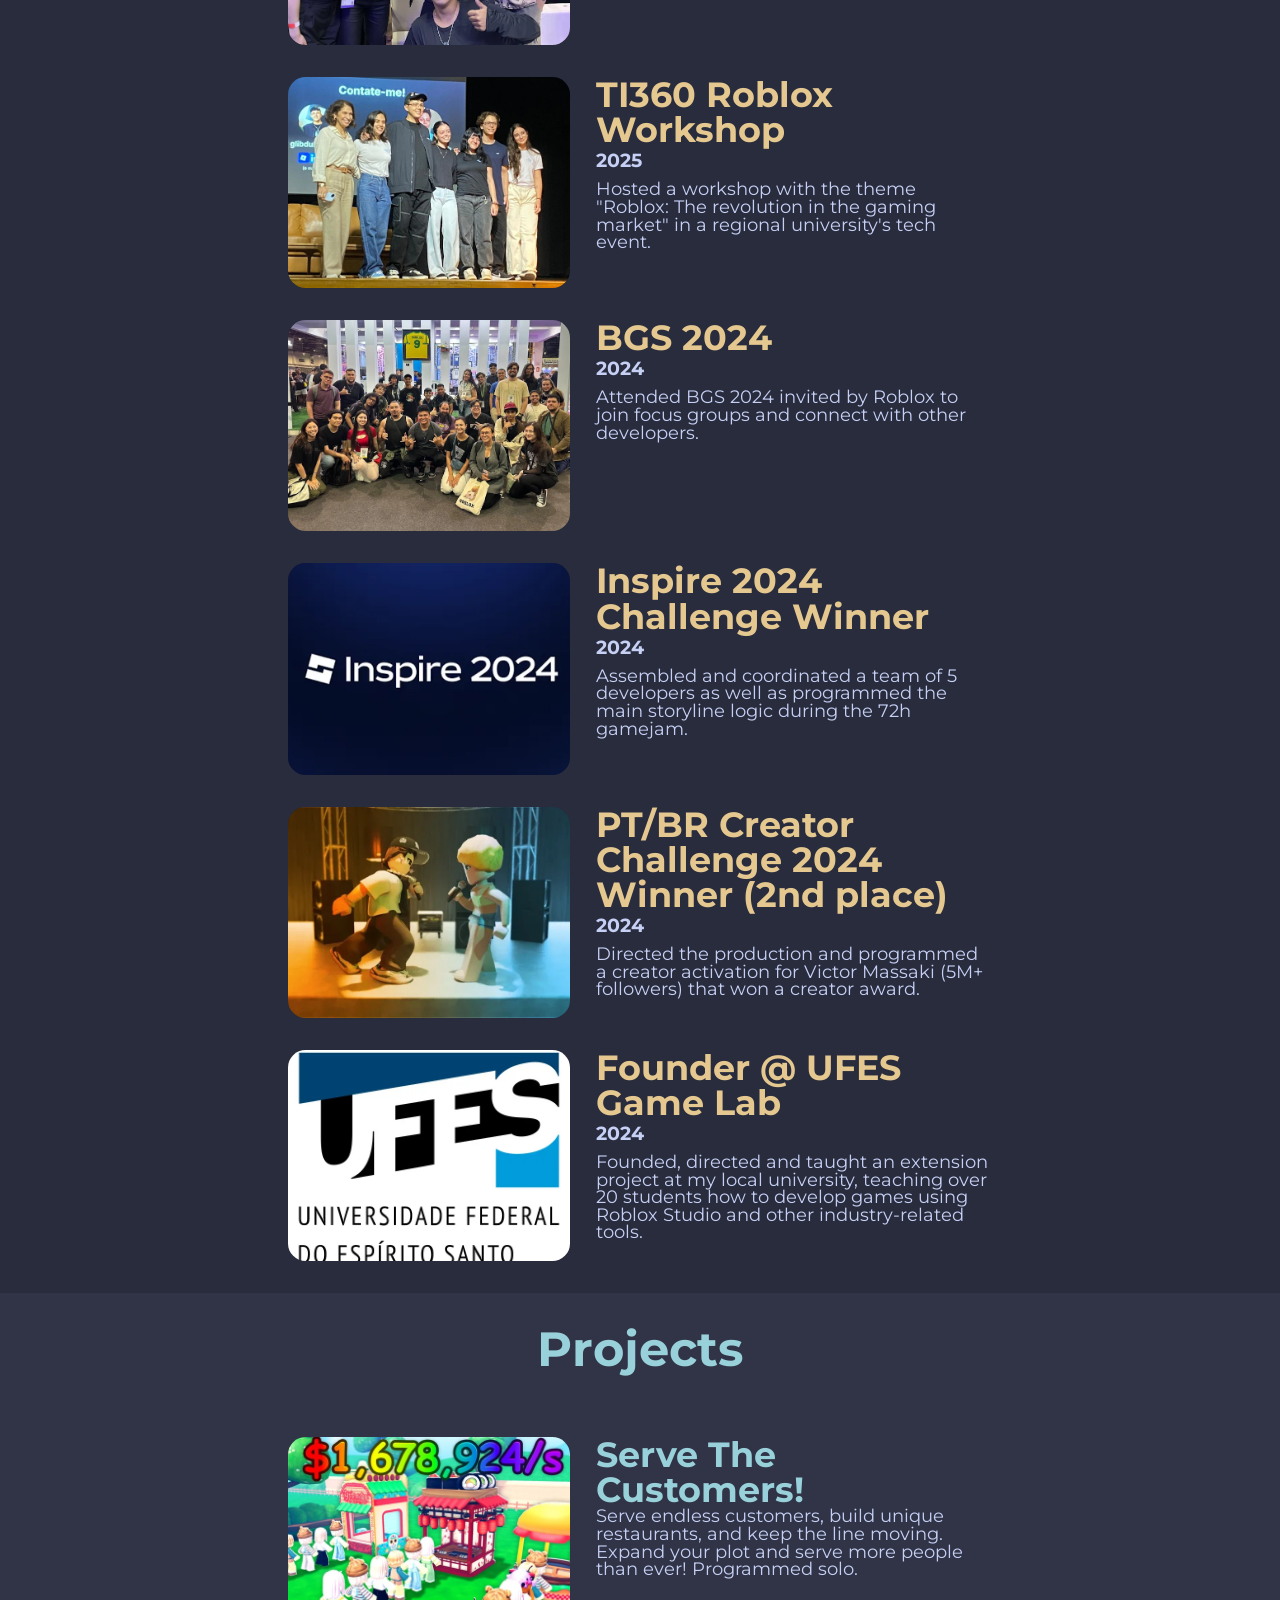
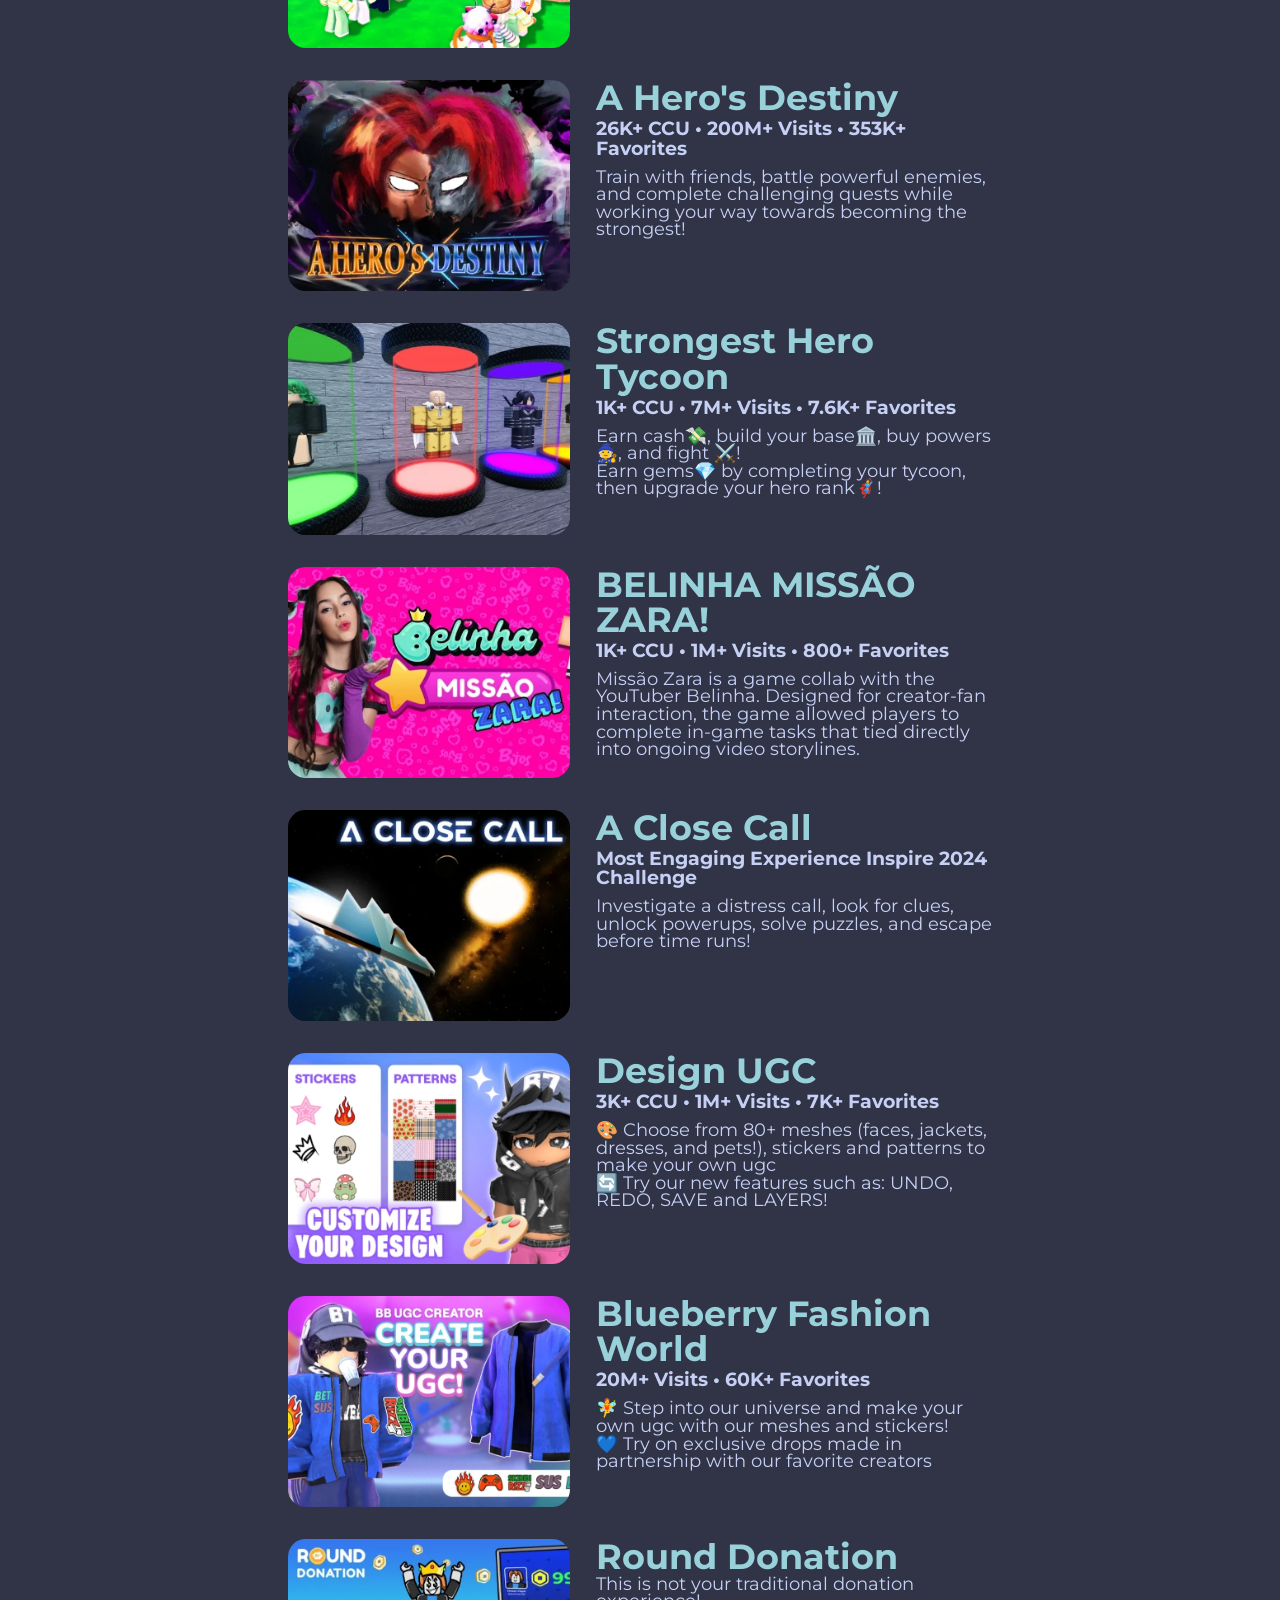
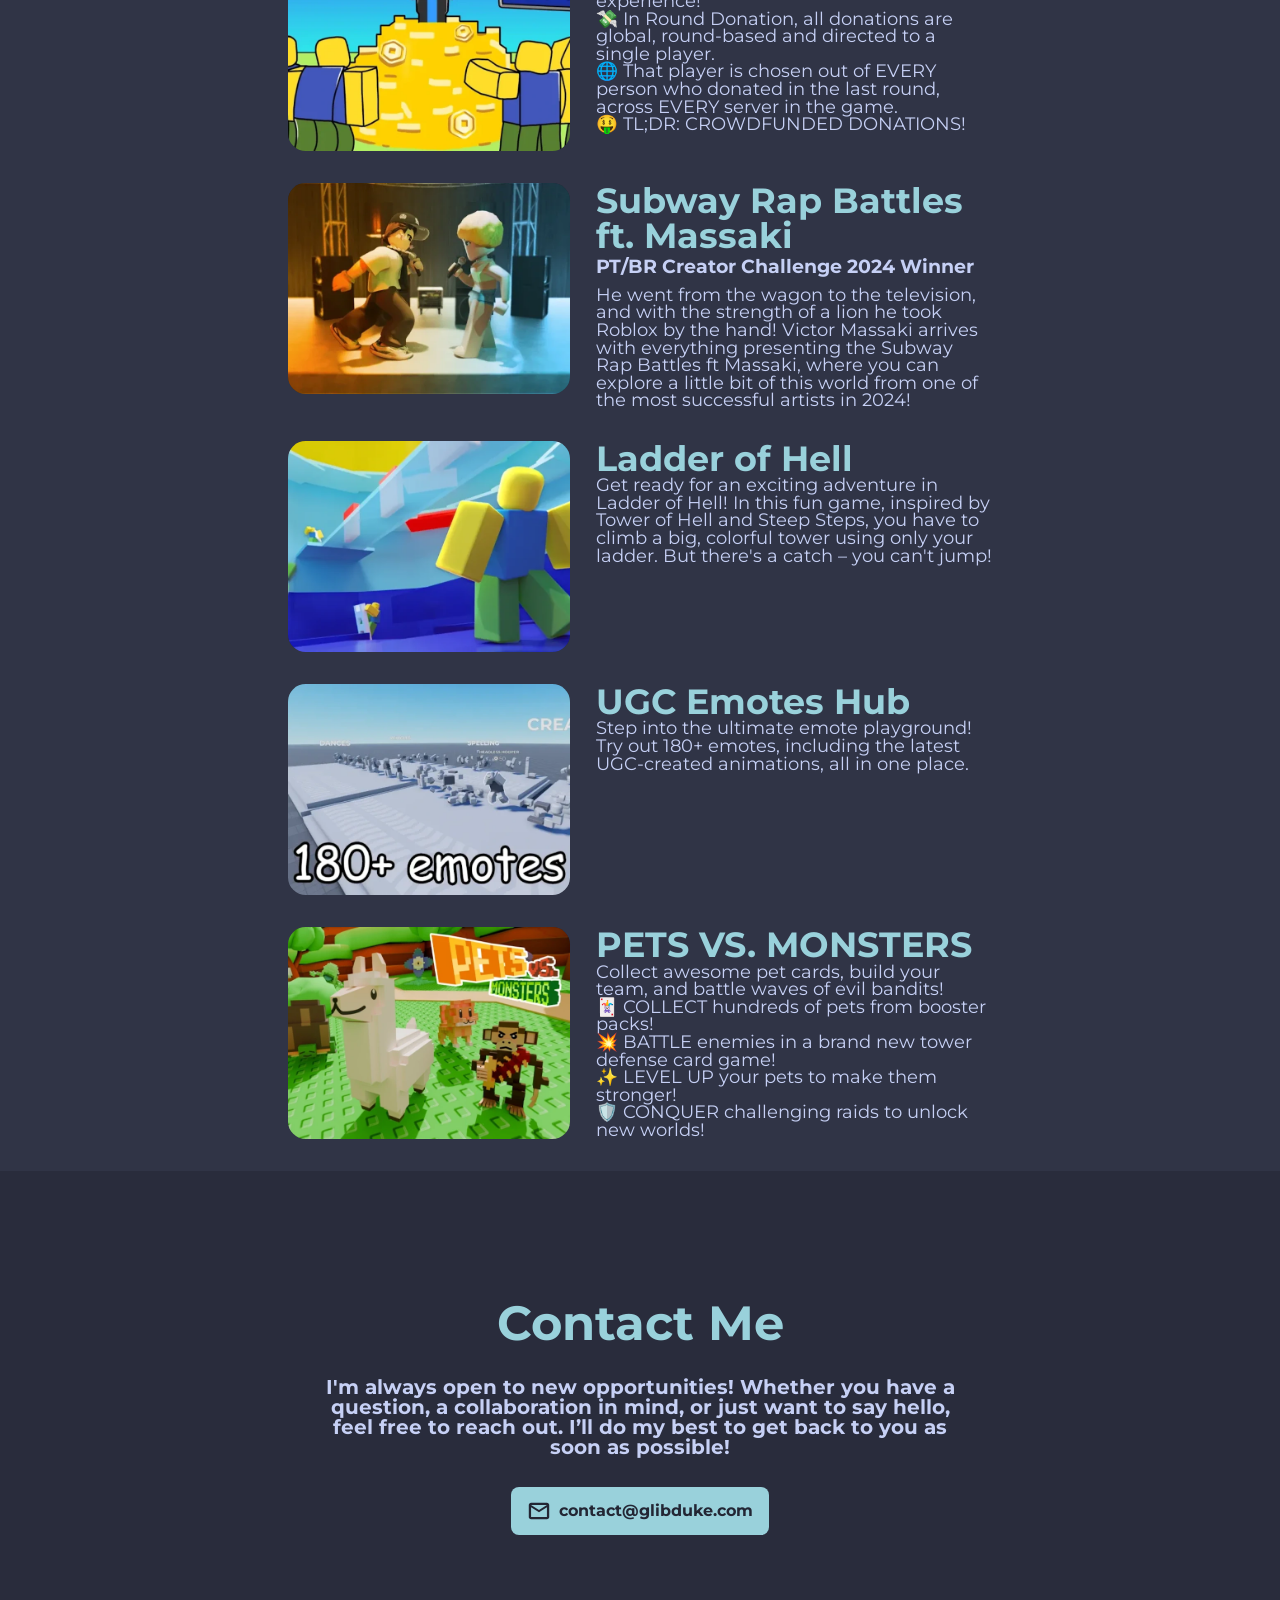
==== commit 18c8dd27: "fixed old version" ====
--- a/old/index.html
+++ b/old/index.html
@@ -11,7 +11,7 @@
 	<meta property="og:type" content="website">
 	<meta property="og:title" content="Glib's Page">
 	<meta property="og:description" content="Explore my Roblox creations and personal projects all in one place.">
-	<meta property="og:image" content="https://glibduke.com///assets/banner.jpg">
+	<meta property="og:image" content="https://glibduke.com//assets/banner.jpg">
 
 	<!-- Fonts -->
 	<link rel="preconnect" href="https://fonts.googleapis.com">
@@ -19,17 +19,17 @@
 	<link href="https://fonts.googleapis.com/css2?family=Montserrat:ital,wght@0,100..900;1,100..900&display=swap" rel="stylesheet">
 
 	<!-- Links -->
-	<link rel="icon" type="image/png" href="//assets/favicon-512.png">
-	<link rel="icon" type="image/png" sizes="16x16" href="//assets/favicon-16.png">
-	<link rel="icon" type="image/png" sizes="32x32" href="//assets/favicon-32.png">
+	<link rel="icon" type="image/png" href="/assets/favicon-512.png">
+	<link rel="icon" type="image/png" sizes="16x16" href="/assets/favicon-16.png">
+	<link rel="icon" type="image/png" sizes="32x32" href="/assets/favicon-32.png">
 	<link rel="stylesheet" href="style.css">
 </head>
 <body>
 	<section id="hero" class="hero">
 		<div class="hero__content">
 			<div class="hero-avatar">
-				<img class="hero-avatar__main" src="//assets/linkedinpfp.webp"/>
-				<img class="hero-avatar__alt" src="//assets/pfp-main.webp"/>
+				<img class="hero-avatar__main" src="/assets/linkedinpfp.webp"/>
+				<img class="hero-avatar__alt" src="/assets/pfp-main.webp"/>
 			</div>
 
 			<div class="hero__about">
@@ -86,7 +86,7 @@
 		<div class="achievements__content">
 			<div class="achievement">
 				<div class="achievement__image">
-					<img src="//assets/lcs.jpg"/>
+					<img src="/assets/lcs.jpg"/>
 				</div>
 				
 				<div class="achievement__content">
@@ -100,7 +100,7 @@
 
 			<div class="achievement">
 				<div class="achievement__image">
-					<img src="//assets/blueberry.webp"/>
+					<img src="/assets/blueberry.webp"/>
 				</div>
 				
 				<div class="achievement__content">
@@ -114,7 +114,7 @@
 
 			<div class="achievement">
 				<div class="achievement__image">
-					<img src="//assets/unlimited-fusions-studios.webp"/>
+					<img src="/assets/unlimited-fusions-studios.webp"/>
 				</div>
 				
 				<div class="achievement__content">
@@ -128,7 +128,7 @@
 
 			<div class="achievement">
 				<div class="achievement__image">
-					<img src="//assets/bingle-games.webp"/>
+					<img src="/assets/bingle-games.webp"/>
 				</div>
 				
 				<div class="achievement__content">
@@ -142,7 +142,7 @@
 
 			<div class="achievement">
 				<div class="achievement__image">
-					<img src="//assets/logoufes.webp"/>
+					<img src="/assets/logoufes.webp"/>
 				</div>
 				
 				<div class="achievement__content">
@@ -164,7 +164,7 @@
 		<div class="achievements__content">
 			<div class="achievement">
 				<div class="achievement__image">
-					<img src="//assets/rjspeaker.webp"/>
+					<img src="/assets/rjspeaker.webp"/>
 				</div>
 				
 				<div class="achievement__content">
@@ -178,7 +178,7 @@
 			
 			<div class="achievement">
 				<div class="achievement__image">
-					<img src="//assets/inspire-speaker-2025.webp"/>
+					<img src="/assets/inspire-speaker-2025.webp"/>
 				</div>
 				
 				<div class="achievement__content">
@@ -192,7 +192,7 @@
 
 			<div class="achievement">
 				<div class="achievement__image">
-					<img src="//assets/rdc-2025.webp"/>
+					<img src="/assets/rdc-2025.webp"/>
 				</div>
 				
 				<div class="achievement__content">
@@ -206,7 +206,7 @@
 
 			<div class="achievement">
 				<div class="achievement__image">
-					<img src="//assets/sp-creators-tour-2025.webp"/>
+					<img src="/assets/sp-creators-tour-2025.webp"/>
 				</div>
 				
 				<div class="achievement__content">
@@ -220,7 +220,7 @@
 
 			<div class="achievement">
 				<div class="achievement__image">
-					<img src="//assets/gamescom-2025.webp"/>
+					<img src="/assets/gamescom-2025.webp"/>
 				</div>
 				
 				<div class="achievement__content">
@@ -234,7 +234,7 @@
 
 			<div class="achievement">
 				<div class="achievement__image">
-					<img src="//assets/ti360-roblox-workshop.webp"/>
+					<img src="/assets/ti360-roblox-workshop.webp"/>
 				</div>
 				
 				<div class="achievement__content">
@@ -248,7 +248,7 @@
 
 			<div class="achievement">
 				<div class="achievement__image">
-					<img src="//assets/bgs-2024.webp"/>
+					<img src="/assets/bgs-2024.webp"/>
 				</div>
 				
 				<div class="achievement__content">
@@ -262,7 +262,7 @@
 
 			<div class="achievement">
 				<div class="achievement__image">
-					<img src="//assets/inspire-challenge-2024.webp"/>
+					<img src="/assets/inspire-challenge-2024.webp"/>
 				</div>
 				
 				<div class="achievement__content">
@@ -276,7 +276,7 @@
 
 			<div class="achievement">
 				<div class="achievement__image">
-					<img src="//assets/ptbr-challenge-2024.webp"/>
+					<img src="/assets/ptbr-challenge-2024.webp"/>
 				</div>
 				
 				<div class="achievement__content">
@@ -290,7 +290,7 @@
 
 			<div class="achievement">
 				<div class="achievement__image">
-					<img src="//assets/logoufes.webp"/>
+					<img src="/assets/logoufes.webp"/>
 				</div>
 				
 				<div class="achievement__content">
@@ -312,7 +312,7 @@
 		<div class="achievements__content">
 			<div class="achievement">
 				<a class="achievement__image achievement__image--play" href="https://www.roblox.com/games/120424429814872/Serve-the-Customers"  target="_blank" rel="noopener noreferrer">
-					<img src="//assets/stc.webp"/>
+					<img src="/assets/stc.webp"/>
 					<div class="achievement__play-icon">
 						<svg xmlns="http://www.w3.org/2000/svg" height="24px" viewBox="0 -960 960 960" width="24px" fill="#e3e3e3"><path d="M320-200v-560l440 280-440 280Z"/></svg>
 					</div>
@@ -328,7 +328,7 @@
 			
 			<div class="achievement">
 				<a class="achievement__image achievement__image--play" href="https://www.roblox.com/games/6461766546/3X-STATS-A-Heros-Destiny"  target="_blank" rel="noopener noreferrer">
-					<img src="//assets/a-heros-destiny.webp"/>
+					<img src="/assets/a-heros-destiny.webp"/>
 					<div class="achievement__play-icon">
 						<svg xmlns="http://www.w3.org/2000/svg" height="24px" viewBox="0 -960 960 960" width="24px" fill="#e3e3e3"><path d="M320-200v-560l440 280-440 280Z"/></svg>
 					</div>
@@ -345,7 +345,7 @@
 
 			<div class="achievement">
 				<a class="achievement__image achievement__image--play" href="https://www.roblox.com/games/15170950524/Strongest-Hero-Tycoon"  target="_blank" rel="noopener noreferrer">
-					<img src="//assets/strongest-hero-tycoon.webp"/>
+					<img src="/assets/strongest-hero-tycoon.webp"/>
 					<div class="achievement__play-icon">
 						<svg xmlns="http://www.w3.org/2000/svg" height="24px" viewBox="0 -960 960 960" width="24px" fill="#e3e3e3"><path d="M320-200v-560l440 280-440 280Z"/></svg>
 					</div>
@@ -365,7 +365,7 @@
 
 			<div class="achievement">
 				<a class="achievement__image achievement__image--play" href="https://www.roblox.com/games/103497891256081/BELINHA-MISS-O-ZARA" target="_blank" rel="noopener noreferrer">
-					<img src="//assets/belinha-missao-zara.webp"/>
+					<img src="/assets/belinha-missao-zara.webp"/>
 					<div class="achievement__play-icon">
 						<svg xmlns="http://www.w3.org/2000/svg" height="24px" viewBox="0 -960 960 960" width="24px" fill="#e3e3e3"><path d="M320-200v-560l440 280-440 280Z"/></svg>
 					</div>
@@ -382,7 +382,7 @@
 
 			<div class="achievement">
 				<a class="achievement__image achievement__image--play" href="https://www.roblox.com/games/18933012656/A-Close-Call" target="_blank" rel="noopener noreferrer">
-					<img src="//assets/a-close-call.webp"/>
+					<img src="/assets/a-close-call.webp"/>
 					<div class="achievement__play-icon">
 						<svg xmlns="http://www.w3.org/2000/svg" height="24px" viewBox="0 -960 960 960" width="24px" fill="#e3e3e3"><path d="M320-200v-560l440 280-440 280Z"/></svg>
 					</div>
@@ -399,7 +399,7 @@
 
 			<div class="achievement">
 				<a class="achievement__image achievement__image--play" href="https://www.roblox.com/games/92883716582058/Design-UGC" target="_blank" rel="noopener noreferrer">
-					<img src="//assets/design-ugc.webp"/>
+					<img src="/assets/design-ugc.webp"/>
 					<div class="achievement__play-icon">
 						<svg xmlns="http://www.w3.org/2000/svg" height="24px" viewBox="0 -960 960 960" width="24px" fill="#e3e3e3"><path d="M320-200v-560l440 280-440 280Z"/></svg>
 					</div>
@@ -419,7 +419,7 @@
 
 			<div class="achievement">
 				<a class="achievement__image achievement__image--play" href="https://www.roblox.com/games/11452349236/Blueberry-Fashion-World" target="_blank" rel="noopener noreferrer">
-					<img src="//assets/blueberry-fashion-world.webp"/>
+					<img src="/assets/blueberry-fashion-world.webp"/>
 					<div class="achievement__play-icon">
 						<svg xmlns="http://www.w3.org/2000/svg" height="24px" viewBox="0 -960 960 960" width="24px" fill="#e3e3e3"><path d="M320-200v-560l440 280-440 280Z"/></svg>
 					</div>
@@ -439,7 +439,7 @@
 
 			<div class="achievement">
 				<a class="achievement__image achievement__image--play" href="https://www.roblox.com/games/115141122165755/Round-Donation" target="_blank" rel="noopener noreferrer">
-					<img src="//assets/round-donation.webp"/>
+					<img src="/assets/round-donation.webp"/>
 					<div class="achievement__play-icon">
 						<svg xmlns="http://www.w3.org/2000/svg" height="24px" viewBox="0 -960 960 960" width="24px" fill="#e3e3e3"><path d="M320-200v-560l440 280-440 280Z"/></svg>
 					</div>
@@ -460,7 +460,7 @@
 
 			<div class="achievement">
 				<a class="achievement__image achievement__image--play" href="https://www.roblox.com/games/124841943898420/Batalha-No-Vag-o-ft-Victor-Massaki" target="_blank" rel="noopener noreferrer">
-					<img src="//assets/subway-rap-battles.webp"/>
+					<img src="/assets/subway-rap-battles.webp"/>
 					<div class="achievement__play-icon">
 						<svg xmlns="http://www.w3.org/2000/svg" height="24px" viewBox="0 -960 960 960" width="24px" fill="#e3e3e3"><path d="M320-200v-560l440 280-440 280Z"/></svg>
 					</div>
@@ -477,7 +477,7 @@
 
 			<div class="achievement">
 				<a class="achievement__image achievement__image--play" href="https://www.roblox.com/games/17062107075/Ladder-of-Hell" target="_blank" rel="noopener noreferrer">
-					<img src="//assets/ladder-of-hell.webp"/>
+					<img src="/assets/ladder-of-hell.webp"/>
 					<div class="achievement__play-icon">
 						<svg xmlns="http://www.w3.org/2000/svg" height="24px" viewBox="0 -960 960 960" width="24px" fill="#e3e3e3"><path d="M320-200v-560l440 280-440 280Z"/></svg>
 					</div>
@@ -493,7 +493,7 @@
 
 			<div class="achievement">
 				<a class="achievement__image achievement__image--play" href="https://www.roblox.com/games/96336599853329/UGC-Emotes-Hub" target="_blank" rel="noopener noreferrer">
-					<img src="//assets/ugc-emotes-hub.webp"/>
+					<img src="/assets/ugc-emotes-hub.webp"/>
 					<div class="achievement__play-icon">
 						<svg xmlns="http://www.w3.org/2000/svg" height="24px" viewBox="0 -960 960 960" width="24px" fill="#e3e3e3"><path d="M320-200v-560l440 280-440 280Z"/></svg>
 					</div>
@@ -509,7 +509,7 @@
 
 			<div class="achievement">
 				<a class="achievement__image achievement__image--play" href="https://www.roblox.com/games/106098137333680/PETS-VS-MONSTERS" target="_blank" rel="noopener noreferrer">
-					<img src="//assets/pets-vs-monsters.webp"/>
+					<img src="/assets/pets-vs-monsters.webp"/>
 					<div class="achievement__play-icon">
 						<svg xmlns="http://www.w3.org/2000/svg" height="24px" viewBox="0 -960 960 960" width="24px" fill="#e3e3e3"><path d="M320-200v-560l440 280-440 280Z"/></svg>
 					</div>
